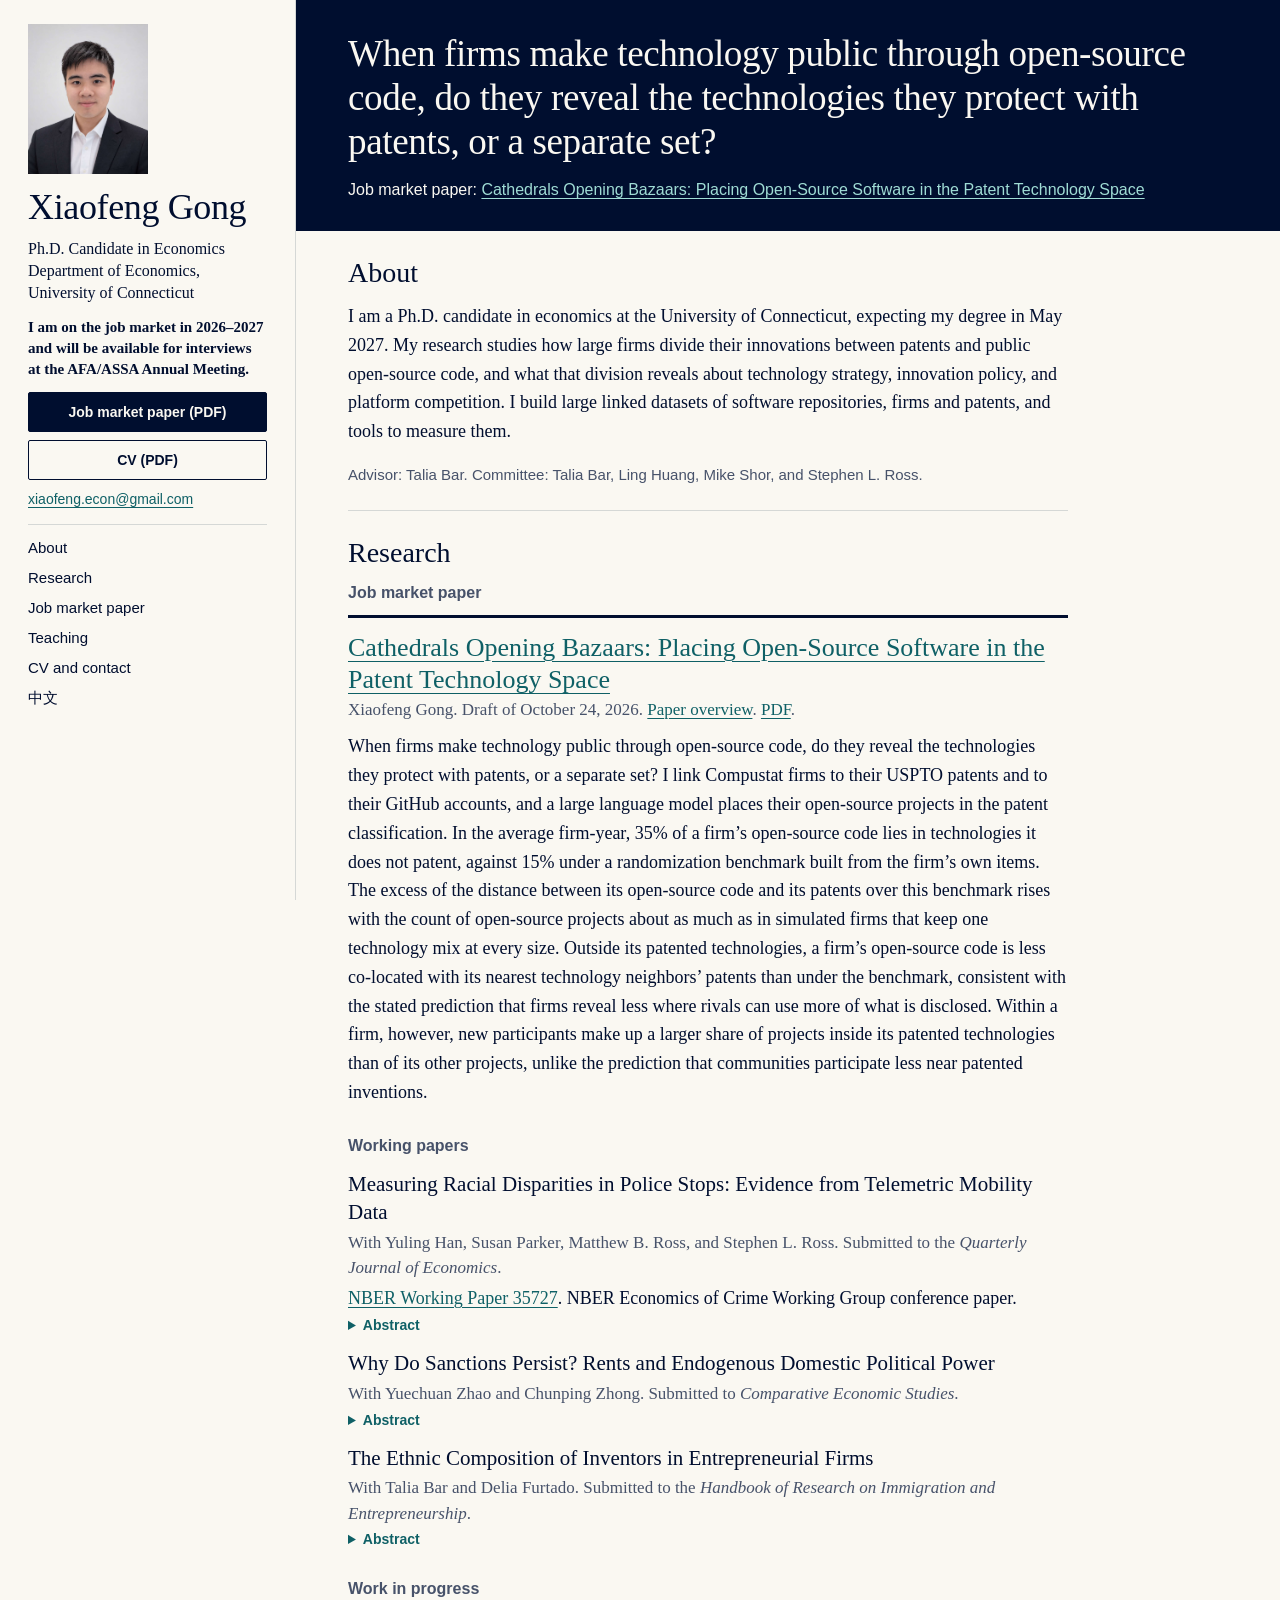
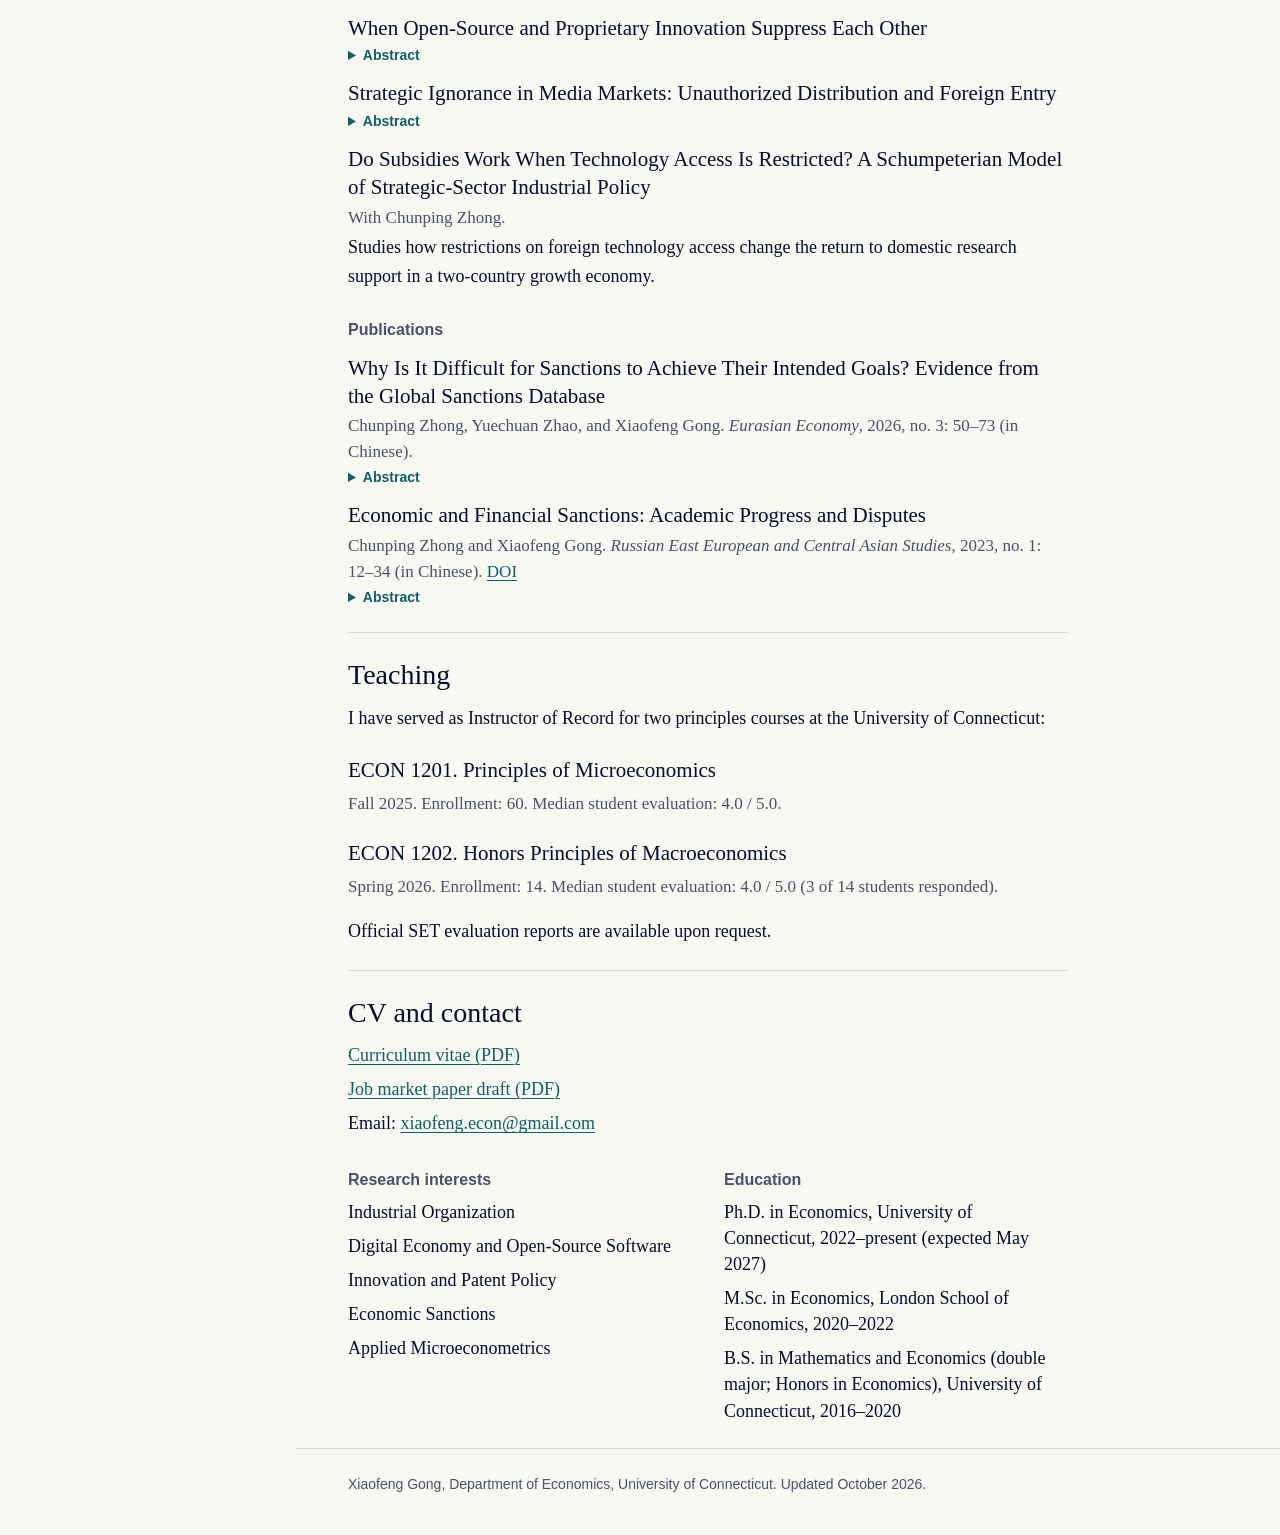
==== index.html @ f213fc42 "Link the police-stops paper to NBER Working Paper 35727 Its abstract is the NBER one, with a stray "" ====
<!doctype html>
<html lang="en">
<head>
  <meta charset="utf-8">
  <meta name="viewport" content="width=device-width, initial-scale=1">
  <title>Xiaofeng Gong | Economics, University of Connecticut</title>
  <meta name="description" content="Xiaofeng Gong is a Ph.D. candidate in economics at the University of Connecticut, on the 2026–2027 job market. Research on open-source software, patents, innovation and competition.">
  <meta name="author" content="Xiaofeng Gong">
  <meta name="google-site-verification" content="ObPQgbAI8x80cu8Ms2MIC3YGOj1wrX7dkr3YzZI-Wos">
  <link rel="canonical" href="https://xiaofengecon.github.io/">
  <link rel="alternate" hreflang="en" href="https://xiaofengecon.github.io/">
  <link rel="alternate" hreflang="zh-Hans" href="https://xiaofengecon.github.io/zh.html">
  <link rel="alternate" hreflang="x-default" href="https://xiaofengecon.github.io/">
  <meta property="og:type" content="profile">
  <meta property="og:site_name" content="Xiaofeng Gong">
  <meta property="og:title" content="Xiaofeng Gong | Economics, University of Connecticut">
  <meta property="og:description" content="Xiaofeng Gong is a Ph.D. candidate in economics at the University of Connecticut, on the 2026–2027 job market. Research on open-source software, patents, innovation and competition.">
  <meta property="og:url" content="https://xiaofengecon.github.io/">
  <meta property="og:image" content="https://xiaofengecon.github.io/assets/xiaofeng-gong.jpg">
  <meta property="og:locale" content="en_US">
  <meta property="og:locale:alternate" content="zh_CN">
  <meta name="twitter:card" content="summary">
  <script type="application/ld+json">
{
 "@context": "https://schema.org",
 "@type": "ProfilePage",
 "url": "https://xiaofengecon.github.io/",
 "inLanguage": "en",
 "dateModified": "2026-11-01T23:50:06Z",
 "mainEntity": {
  "@type": "Person",
  "@id": "https://xiaofengecon.github.io/#person",
  "name": "Xiaofeng Gong",
  "alternateName": "龚啸峰",
  "jobTitle": "Ph.D. Candidate in Economics",
  "url": "https://xiaofengecon.github.io/",
  "image": "https://xiaofengecon.github.io/assets/xiaofeng-gong.jpg",
  "email": "xiaofeng.econ@gmail.com",
  "affiliation": {
   "@type": "CollegeOrUniversity",
   "name": "University of Connecticut",
   "department": {
    "@type": "Organization",
    "name": "Department of Economics"
   }
  },
  "knowsAbout": [
   "Industrial Organization",
   "Digital Economy and Open-Source Software",
   "Innovation and Patent Policy",
   "Economic Sanctions",
   "Applied Microeconometrics"
  ]
 }
}
  </script>
  <link rel="icon" href="./assets/favicon.svg" type="image/svg+xml">
  <link rel="stylesheet" href="./assets/styles.css">
</head>
<body>
  <a class="skip" href="#main">Skip to content</a>

  <div class="layout">
  <header class="sidebar">
    <img class="portrait" src="./assets/xiaofeng-gong.jpg" width="1122" height="1402" alt="Portrait of Xiaofeng Gong">
    <h1>Xiaofeng Gong</h1>
    <p class="role">Ph.D. Candidate in Economics<br>Department of Economics, University of Connecticut</p>
    <p class="market">I am on the job market in 2026–2027 and will be available for interviews at the AFA/ASSA Annual Meeting.</p>
    <div class="actions">
      <a class="button primary" href="./files/Gong_Xiaofeng_JMP_Cathedrals_draft_2026-10-24.pdf">Job market paper (PDF)</a>
      <a class="button" href="./files/Gong_Xiaofeng_CV_EN_2026-10-30_v2.pdf">CV (PDF)</a>
      <a class="email" href="mailto:xiaofeng.econ@gmail.com">xiaofeng.econ@gmail.com</a>
    </div>
    <nav class="site-nav" aria-label="Main">
      <a href="#about">About</a>
      <a href="#research">Research</a>
      <a href="./cathedrals.html">Job market paper</a>
      <a href="#teaching">Teaching</a>
      <a href="#cv">CV and contact</a>
      <a href="./zh.html" lang="zh-Hans" hreflang="zh-Hans">中文</a>
    </nav>
  </header>

  <div class="content">
  <section class="question" aria-label="Job market paper question">
    <blockquote>When firms make technology public through open-source code, do they reveal the technologies they protect with patents, or a separate set?</blockquote>
    <p class="question-source">Job market paper: <a href="./cathedrals.html">Cathedrals Opening Bazaars: Placing Open-Source Software in the Patent Technology Space</a></p>
  </section>

  <main id="main">
    <section class="section" id="about" aria-labelledby="about-title">
      <h2 id="about-title">About</h2>
      <div class="section-body">
        <p>I am a Ph.D. candidate in economics at the University of Connecticut, expecting my degree in May 2027. My research studies how large firms divide their innovations between patents and public open-source code, and what that division reveals about technology strategy, innovation policy, and platform competition. I build large linked datasets of software repositories, firms and patents, and tools to measure them.</p>
        <p class="committee">Advisor: Talia Bar. Committee: Talia Bar, Ling Huang, Mike Shor, and Stephen L. Ross.</p>
      </div>
    </section>

    <section class="section" id="research" aria-labelledby="research-title">
      <h2 id="research-title">Research</h2>
      <div class="section-body">
        <div class="group" id="job-market-paper">
          <h3>Job market paper</h3>
          <article class="jmp">
            <p class="paper-title"><a href="./cathedrals.html">Cathedrals Opening Bazaars: Placing Open-Source Software in the Patent Technology Space</a></p>
            <p class="byline">Xiaofeng Gong. Draft of October 24, 2026. <a href="./cathedrals.html">Paper overview</a>. <a href="./files/Gong_Xiaofeng_JMP_Cathedrals_draft_2026-10-24.pdf">PDF</a>.</p>
            <p class="abstract">When firms make technology public through open-source code, do they reveal the technologies they protect with patents, or a separate set? I link Compustat firms to their USPTO patents and to their GitHub accounts, and a large language model places their open-source projects in the patent classification. In the average firm-year, 35% of a firm’s open-source code lies in technologies it does not patent, against 15% under a randomization benchmark built from the firm’s own items. The excess of the distance between its open-source code and its patents over this benchmark rises with the count of open-source projects about as much as in simulated firms that keep one technology mix at every size. Outside its patented technologies, a firm’s open-source code is less co-located with its nearest technology neighbors’ patents than under the benchmark, consistent with the stated prediction that firms reveal less where rivals can use more of what is disclosed. Within a firm, however, new participants make up a larger share of projects inside its patented technologies than of its other projects, unlike the prediction that communities participate less near patented inventions.</p>
          </article>
        </div>

        <div class="group">
          <h3>Working papers</h3>
          <article class="paper">
            <p class="paper-title">Measuring Racial Disparities in Police Stops: Evidence from Telemetric Mobility Data</p>
            <p class="byline">With Yuling Han, Susan Parker, Matthew B. Ross, and Stephen L. Ross. Submitted to the <cite>Quarterly Journal of Economics</cite>.</p>
            <p><a href="https://www.nber.org/papers/w35727">NBER Working Paper 35727</a>. NBER Economics of Crime Working Group conference paper.</p>
            <details class="abstract-fold">
              <summary>Abstract</summary>
              <p>We establish a reliable counterfactual for evaluating racial disparities in traffic stops using telemetric data to estimate the racial composition of motorists. We measure motorist racial composition using telemetric mobility data and a novel two-stage correction methodology anchored by an independent measure, racial composition of motorists involved in accidents. Applying this to Massachusetts State Police stops, we find non-White motorists are stopped at rates exceeding their roadway presence by 6.7 percentage points. We demonstrate that uncalibrated telemetric data significantly understates minority presence (15.2 vs. 28 percent), and the uncalibrated telemetric data yields disparities that are over twice the size of our preferred estimates. We use this validated measure to assess the accuracy of several commonly-used disparity tests. We find that the widely used “Community Standard” test dramatically overestimates disparities, even when restricting to local roads or non-commuting hours. In contrast, the less-often used “Crash Benchmark” accurately captures disparities even when aggregated to higher temporal levels covering up to 94 percent of stops. Finally, the “Veil of Darkness” test yields smaller estimates than our telemetric measure, consistent with its focus on disparate treatment rather than the broader legal standard of motorist composition.</p>
            </details>
          </article>
          <article class="paper">
            <p class="paper-title">Why Do Sanctions Persist? Rents and Endogenous Domestic Political Power</p>
            <p class="byline">With Yuechuan Zhao and Chunping Zhong. Submitted to <cite>Comparative Economic Studies</cite>.</p>
            <details class="abstract-fold">
              <summary>Abstract</summary>
              <p>Why do comparable economic sanctions yield divergent compliance trajectories? Our dynamic public-choice model shows how sanctions can entrench noncompliance: cross-border restrictions create concentrated rents for domestic groups controlling residual access, and domestic allocation rules determine how much of these rents an organized group captures and invests in political influence. Low capture sustains compliance. Intermediate capture creates history dependence, so a temporary shock can lock in noncompliance. High capture can eliminate the compliance steady state. Sanction-duration and trade data document declining resolution rates for long-lived sanctions and trade losses that outlast legal termination, and the calibrated model partly replicates both.</p>
            </details>
          </article>
          <article class="paper">
            <p class="paper-title">The Ethnic Composition of Inventors in Entrepreneurial Firms</p>
            <p class="byline">With Talia Bar and Delia Furtado. Submitted to the <cite>Handbook of Research on Immigration and Entrepreneurship</cite>.</p>
            <details class="abstract-fold">
              <summary>Abstract</summary>
              <p>Innovative entrepreneurs create new businesses based on inventions of new or improved products and processes, generating employment opportunities and stimulating economic growth. This chapter examines the ethnic composition of inventors named on patents awarded to young U.S. firms, with particular attention to Chinese and Indian inventors, two groups that are highly represented in U.S. patenting overall. Combining data on firm founding years with patent- and inventor-level information, we analyze patents filed between 2000 and 2018 and examine the representation of Chinese and Indian inventors among patents assigned to young firms. We find robust evidence that they are less represented on patents assigned to young firms, especially firms five years old or younger, relative to their participation in patents assigned to older firms. This is particularly pronounced among teams composed entirely of younger inventors. We discuss how U.S. immigration policy, particularly visa constraints facing immigrants at early career stages, may help explain these patterns.</p>
            </details>
          </article>
        </div>

        <div class="group">
          <h3>Work in progress</h3>
          <article class="paper">
            <p class="paper-title">When Open-Source and Proprietary Innovation Suppress Each Other</p>
            <details class="abstract-fold">
              <summary>Abstract</summary>
              <p>When does open-source software (OSS) close a proprietary lead, and when can it not? I study a dynamic quality-ladder model in which user-developers decide whether to supply an OSS improvement after a proprietary firm chooses whether to invest. Contributors are rewarded as users. Behind a proprietary lead, the firm’s profit-maximizing price limits what high-valuation users gain from improving OSS, so the lead weakly lowers OSS progress. In the other direction, an OSS match that arrives before pricing removes a new lead’s current return and can make the firm wait rather than invest. The two effects coexist only at intermediate market size, and a lead that stops OSS progress removes the second. Equilibrium paths take three forms: same-period matching, catch-up after a temporary lead, or a persistent proprietary lead that OSS can narrow but not close. When OSS closes a one-step lead, the firm never switches from waiting to investing. Cheaper contribution that leaves the firm’s costs unchanged, as from AI-assisted development, weakly raises OSS progress and, if it lowers the smallest contribution cost, can reopen catch-up; in numerical examples a small reduction lowers welfare by turning proprietary investment into waiting. The paper gives an exact test for when stronger OSS incentives reduce discounted paid investment and an exact local condition for when OSS contribution at equal quality raises welfare.</p>
            </details>
          </article>
          <article class="paper">
            <p class="paper-title">Strategic Ignorance in Media Markets: Unauthorized Distribution and Foreign Entry</p>
            <details class="abstract-fold">
              <summary>Abstract</summary>
              <p>This paper studies foreign entry in media markets when culturally distant content must first create an experienced audience before formal monetization is profitable. Media goods combine high fixed costs for localization, distribution, rights administration, marketing, and enforcement with low marginal costs of digital circulation and heterogeneous consumer preferences. I model a foreign media entrant, a domestic incumbent, and an unauthorized distribution fringe in a two-period game with heterogeneous adoption costs and endogenous enforcement. Unauthorized circulation both constrains later official prices by creating a piracy ceiling and can serve as a pre-entry adoption and informal-localization technology. I interpret this mechanism as a dynamic preference externality: early unauthorized circulation expands the entrant’s effective future audience by reducing cultural discount and adoption friction. I characterize a Strategic Ignorance equilibrium in which the entrant delays official entry and enforcement, allowing unauthorized distribution to build an adopted base before formal monetization. The sliding window survives as a stationary one-period-delay rule in an infinite-horizon version of the game with fixed per-period profits, and the mechanism can self-terminate at the genre level as adoption costs fall. Relative to a universal public-enforcement benchmark, private enforcement discretion can expand the range of fixed costs for which foreign media entry is viable. The results show how enforcement policy affects entry, product availability, audience formation, and surplus distribution.</p>
            </details>
          </article>
          <article class="paper">
            <p class="paper-title">Do Subsidies Work When Technology Access Is Restricted? A Schumpeterian Model of Strategic-Sector Industrial Policy</p>
            <p class="byline">With Chunping Zhong.</p>
            <p>Studies how restrictions on foreign technology access change the return to domestic research support in a two-country growth economy.</p>
          </article>
        </div>

        <div class="group">
          <h3>Publications</h3>
          <article class="paper">
            <p class="paper-title">Why Is It Difficult for Sanctions to Achieve Their Intended Goals? Evidence from the Global Sanctions Database</p>
            <p class="byline">Chunping Zhong, Yuechuan Zhao, and Xiaofeng Gong. <cite>Eurasian Economy</cite>, 2026, no. 3: 50–73 (in Chinese).</p>
            <details class="abstract-fold">
              <summary>Abstract</summary>
              <p>Using a global sanctions database, this paper analyzes whether sanctions can achieve their intended objectives. It further constructs a game model to analyze the underlying mechanisms and validates them with cross-country time-series data. The main conclusions are: First, the probability of sanctions achieving their goals is very low. Second, most sanctions instruments struggle to facilitate goal attainment. Third, heterogeneity analysis identifies factors influencing whether sanctions achieve preset goals. Fourth, mechanism analysis shows that sanctions impact both target and initiating countries, but the long-term effects on both sides are relatively limited.</p>
            </details>
          </article>
          <article class="paper">
            <p class="paper-title">Economic and Financial Sanctions: Academic Progress and Disputes</p>
            <p class="byline">Chunping Zhong and Xiaofeng Gong. <cite>Russian East European and Central Asian Studies</cite>, 2023, no. 1: 12–34 (in Chinese). <a href="https://doi.org/10.20018/j.cnki.reecas.2023.01.002">DOI</a></p>
            <details class="abstract-fold">
              <summary>Abstract</summary>
              <p>This article summarizes and combs the relevant theories and practical effects of economic and financial sanctions between countries, especially analyzes the economic mathematical modeling and prediction that are easy to be ignored in economic sanctions, and points out the shortcomings of previous research mainly based on game theory, especially the problems that exist when facing the “black-box of sanctions”. The article summarizes the main methods of sanctions research, especially statistical and econometric research methods, mathematical models, data simulation based on dynamic stochastic general equilibrium model (DSGE) and prediction based on computable general equilibrium model (CGE). The article also summarizes the latest public choice model, explains the effective mechanism of sanctions, and discusses the future research direction and possible breakthrough points, including the use of models to predict the gains and losses brought to the country by a series of economic and financial sanctions such as trade wars, or more objectively calculate them by means of figure networking and programming.</p>
            </details>
          </article>
        </div>
      </div>
    </section>

    <section class="section" id="teaching" aria-labelledby="teaching-title">
      <h2 id="teaching-title">Teaching</h2>
      <div class="section-body">
        <p>I have served as Instructor of Record for two principles courses at the University of Connecticut:</p>
        <article class="paper">
          <p class="paper-title">ECON 1201. Principles of Microeconomics</p>
          <p class="byline">Fall 2025. Enrollment: 60. Median student evaluation: 4.0 / 5.0.</p>
        </article>
        <article class="paper">
          <p class="paper-title">ECON 1202. Honors Principles of Macroeconomics</p>
          <p class="byline">Spring 2026. Enrollment: 14. Median student evaluation: 4.0 / 5.0 (3 of 14 students responded).</p>
        </article>
        <p>Official SET evaluation reports are available upon request.</p>
      </div>
    </section>

    <section class="section" id="cv" aria-labelledby="cv-title">
      <h2 id="cv-title">CV and contact</h2>
      <div class="section-body">
        <ul class="plain">
          <li><a href="./files/Gong_Xiaofeng_CV_EN_2026-10-30_v2.pdf">Curriculum vitae (PDF)</a></li>
          <li><a href="./files/Gong_Xiaofeng_JMP_Cathedrals_draft_2026-10-24.pdf">Job market paper draft (PDF)</a></li>
          <li>Email: <a href="mailto:xiaofeng.econ@gmail.com">xiaofeng.econ@gmail.com</a></li>
        </ul>
        <div class="lists">
          <div>
            <h3>Research interests</h3>
            <ul class="plain">
              <li>Industrial Organization</li>
              <li>Digital Economy and Open-Source Software</li>
              <li>Innovation and Patent Policy</li>
              <li>Economic Sanctions</li>
              <li>Applied Microeconometrics</li>
            </ul>
          </div>
          <div>
            <h3>Education</h3>
            <ul class="plain">
              <li>Ph.D. in Economics, University of Connecticut, 2022–present (expected May 2027)</li>
              <li>M.Sc. in Economics, London School of Economics, 2020–2022</li>
              <li>B.S. in Mathematics and Economics (double major; Honors in Economics), University of Connecticut, 2016–2020</li>
            </ul>
          </div>
        </div>
      </div>
    </section>
  </main>

  <footer class="site-footer">Xiaofeng Gong, Department of Economics, University of Connecticut. Updated October 2026.</footer>
  </div>
  </div>
</body>
</html>
---- assets/styles.css ----
/* System fonts only: no font, script or image requests leave this site. */
:root {
  --paper: #faf8f2;
  --ink: #000e2f;
  --muted: #47526a;
  --teal: #0f6066;
  --teal-on-navy: #9fdcd5;
  --rule: #d5d8d6;
  --serif: "Palatino Linotype", Palatino, "Book Antiqua", "URW Palladio L", "P052", Georgia, "Songti SC", "Noto Serif CJK SC", "Source Han Serif SC", SimSun, serif;
  --sans: "Segoe UI", -apple-system, BlinkMacSystemFont, Roboto, "Helvetica Neue", "PingFang SC", "Microsoft YaHei", "Noto Sans CJK SC", Arial, sans-serif;
  color-scheme: light;
}

* { box-sizing: border-box; }
html { -webkit-text-size-adjust: 100%; scroll-padding-top: 16px; }
body { margin: 0; background: var(--paper); color: var(--ink); font-family: var(--serif); font-size: 18px; line-height: 1.6; }
h1, h2, h3, p, ul { margin: 0; }
a { color: var(--teal); text-underline-offset: .18em; text-decoration-thickness: 1px; }
a:hover { text-decoration-thickness: 2px; }
a:focus-visible { outline: 3px solid var(--teal); outline-offset: 3px; border-radius: 1px; }

.skip { position: absolute; left: 16px; top: -60px; z-index: 2; padding: 8px 14px; background: var(--ink); color: var(--paper); font-family: var(--sans); font-size: 15px; }
.skip:focus { top: 12px; color: var(--paper); }

.layout { display: grid; grid-template-columns: 296px minmax(0, 1fr); }
.content { min-width: 0; }

/* Sidebar: stays in view on larger screens, and scrolls itself on short ones */
.sidebar { position: sticky; top: 0; align-self: start; display: flex; flex-direction: column; height: 100vh; overflow-y: auto; padding: 24px 28px 20px; border-right: 1px solid var(--rule); }
.portrait { display: block; width: 120px; height: auto; }
.sidebar h1, .site-name { margin-top: 14px; font-size: 36px; font-weight: 400; line-height: 1.1; letter-spacing: -.01em; }
.site-name a { color: inherit; text-decoration: none; }
.site-name a:hover { text-decoration: underline; }
.name-zh { display: block; margin-top: 6px; color: var(--muted); font-size: 18px; letter-spacing: 0; line-height: 1.3; }
.role { margin-top: 10px; font-size: 16px; line-height: 1.4; }
.market { margin-top: 12px; font-size: 15px; font-weight: 700; line-height: 1.4; }
.actions { display: grid; gap: 8px; margin-top: 12px; font-family: var(--sans); font-size: 14px; }
.button { display: inline-flex; align-items: center; justify-content: center; min-height: 40px; padding: 7px 12px; border: 1px solid var(--ink); border-radius: 2px; color: var(--ink); font-weight: 600; text-decoration: none; }
.button:hover { background: #fff; }
.button.primary { background: var(--ink); color: var(--paper); }
.button.primary:hover { background: #17305f; border-color: #17305f; }
.email { overflow-wrap: anywhere; }
.site-nav { display: grid; margin-top: 14px; padding-top: 8px; border-top: 1px solid var(--rule); font-family: var(--sans); font-size: 15px; }
.site-nav a { display: flex; align-items: center; min-height: 30px; color: var(--ink); text-decoration: none; }
.site-nav a:hover { color: var(--teal); text-decoration: underline; }
.site-nav a[aria-current] { font-weight: 600; }

/* The question: the one loud element on the page */
.question { background: var(--ink); color: var(--paper); padding: 32px 52px 28px; }
.question blockquote { margin: 0; max-width: 24em; font-size: clamp(26px, 2.9vw, 38px); line-height: 1.18; letter-spacing: -.01em; }
.question p { margin-top: 14px; max-width: 60em; font-family: var(--sans); font-size: 16px; line-height: 1.6; }
.question a { color: var(--teal-on-navy); }
.question a:focus-visible { outline-color: var(--teal-on-navy); }
.paper-heading { max-width: 22em; font-size: clamp(28px, 3.2vw, 42px); font-weight: 400; line-height: 1.18; letter-spacing: -.01em; }
.question .button { color: var(--ink); background: var(--paper); border-color: var(--paper); }
.question .button:hover { background: #fff; }
.question .button:focus-visible { outline-color: var(--teal-on-navy); }
.paper-actions { display: flex; flex-wrap: wrap; gap: 8px 18px; align-items: center; margin-top: 18px; font-family: var(--sans); font-size: 15px; }

/* Sections */
main { padding-inline: 52px; }
.section { max-width: 720px; padding-block: 24px; border-top: 1px solid var(--rule); }
.section:first-child { border-top: 0; }
.section > h2 { margin-bottom: 12px; font-size: 28px; font-weight: 400; line-height: 1.25; }
.committee { color: var(--muted); font-family: var(--sans); font-size: 15px; line-height: 1.5; }
.section-body > .lists { margin-top: 32px; }
.section-body > * + * { margin-top: 18px; }
.group + .group { margin-top: 44px; }
h3 { color: var(--muted); font-family: var(--sans); font-size: 16px; font-weight: 600; line-height: 1.4; }
.lists { display: grid; grid-template-columns: repeat(2, minmax(0, 1fr)); gap: 32px; }
.plain { padding: 0; list-style: none; }
.plain li { margin-top: 8px; line-height: 1.45; }

/* Papers */
.paper { margin-top: 24px; }
.paper-title { font-size: 21px; line-height: 1.32; }
.paper p { margin-top: 6px; }
.byline { color: var(--muted); font-size: 17px; line-height: 1.5; }
.jmp { padding: 14px 0 0; border-top: 3px solid var(--ink); margin-top: 10px; }
.jmp .paper-title { font-size: 26px; line-height: 1.25; }
.jmp .abstract { margin-top: 14px; }
#research .group + .group { margin-top: 28px; }
#research .paper { margin-top: 14px; }
#research .paper p { margin-top: 3px; }
#research .jmp .abstract { margin-top: 10px; }
.abstract-fold { margin-top: 3px; }
.abstract-fold summary { width: fit-content; color: var(--teal); cursor: pointer; font-family: var(--sans); font-size: 14px; font-weight: 600; line-height: 1.5; }
.abstract-fold summary:hover { text-decoration: underline; text-underline-offset: .18em; }
.abstract-fold summary:focus-visible { outline: 3px solid var(--teal); outline-offset: 3px; border-radius: 1px; }
#research .abstract-fold p { margin: 6px 0 4px; padding-left: 14px; border-left: 2px solid var(--rule); font-size: 16px; line-height: 1.5; }
@media (pointer: coarse) { .abstract-fold summary { padding-block: 10px; } }

/* Paper page */
.findings { padding: 0; list-style: none; }
.findings li + li { margin-top: 18px; }
.findings strong { display: block; font-weight: 700; }
.limits { padding-left: 1.2em; }
.limits li + li { margin-top: 10px; }
.citation { padding-left: 16px; border-left: 3px solid var(--rule); }

/* Paper page figure: bars are drawn on a track that stands for all of a firm's open-source code */
.share-figure { margin: 24px 0 0; }
.share-figure figcaption { font-family: var(--sans); font-size: 14px; line-height: 1.5; color: var(--muted); }
.share-figure .figure-title { margin-bottom: 14px; font-family: var(--sans); font-size: 16px; font-weight: 600; line-height: 1.5; }
.bars { margin: 0 0 14px; padding: 0; list-style: none; font-family: var(--sans); font-size: 15px; }
.bars li + li { margin-top: 14px; }
.bar-label { display: flex; justify-content: space-between; gap: 16px; margin-bottom: 4px; }
.bar-value { font-size: 22px; font-weight: 600; line-height: 1.2; }
.bar-track { height: 18px; background: #e7e8e4; border-radius: 0 4px 4px 0; }
.bar-fill { display: block; height: 100%; border-radius: 0 4px 4px 0; print-color-adjust: exact; -webkit-print-color-adjust: exact; }
.bar-fill.observed { background: var(--ink); }
.bar-fill.benchmark { background: #66758c; }

/* Footer */
.site-footer { padding: 24px 52px 40px; border-top: 1px solid var(--rule); color: var(--muted); font-family: var(--sans); font-size: 14px; }

/* Chinese pages: Windows has no good serif for Chinese (it falls back to thin SimSun), so Chinese display text is sans.
   Palatino stays for English titles and the English abstract. */
html[lang="zh-Hans"] body { font-family: var(--sans); font-size: 17px; line-height: 1.75; }
html[lang="zh-Hans"] .sidebar h1, html[lang="zh-Hans"] .site-name { font-weight: 600; letter-spacing: .04em; }
html[lang="zh-Hans"] .name-zh { font-family: var(--serif); font-weight: 400; letter-spacing: 0; }
html[lang="zh-Hans"] .question blockquote { max-width: 26em; font-size: clamp(24px, 2.5vw, 32px); line-height: 1.45; letter-spacing: 0; }
html[lang="zh-Hans"] .section > h2 { font-size: 23px; font-weight: 600; }
html[lang="zh-Hans"] .paper-title { font-size: 18px; font-weight: 600; line-height: 1.5; }
html[lang="zh-Hans"] .paper-title[lang="en"], html[lang="zh-Hans"] .paper-heading { font-family: var(--serif); font-weight: 400; }
html[lang="zh-Hans"] .paper-title[lang="en"] { font-size: 20px; line-height: 1.32; }
html[lang="zh-Hans"] .jmp .paper-title[lang="en"] { font-size: 26px; line-height: 1.25; }
html[lang="zh-Hans"] .byline { font-size: 15px; line-height: 1.65; }
html[lang="zh-Hans"] .abstract[lang="en"] { font-family: var(--serif); font-size: 18px; line-height: 1.6; }

/* Below this width the sidebar becomes the top of the page */
@media (max-width: 860px) {
  .layout { grid-template-columns: minmax(0, 1fr); }
  .sidebar { position: static; height: auto; overflow: visible; padding: 8px 24px 36px; border-right: 0; }
  .site-nav { order: -1; display: flex; flex-wrap: wrap; gap: 0 16px; margin: 0 0 14px; padding-top: 0; border-top: 0; font-size: 14px; }
  .site-nav a { min-height: 44px; }
  .sidebar h1, .site-name { font-size: 44px; }
  .role { font-size: 18px; }
  .market { font-size: 17px; }
  .button { min-height: 46px; }
  .question { padding: 40px 24px 36px; }
  main { padding-inline: 24px; }
  .section { padding-block: 32px; }
  .site-footer { padding-inline: 24px; }
}
@media (max-width: 560px) {
  body { font-size: 17px; }
  .sidebar { padding-inline: 16px; }
  .portrait { width: 112px; }
  .question { padding-inline: 16px; }
  main { padding-inline: 16px; }
  .lists { grid-template-columns: minmax(0, 1fr); gap: 28px; }
  .jmp .paper-title { font-size: 25px; }
  .site-footer { padding-inline: 16px; }
}
@media print {
  body { background: #fff; font-size: 11pt; }
  .layout { display: block; }
  .sidebar { position: static; height: auto; overflow: visible; padding: 0 0 12pt; border: 0; }
  .site-nav, .actions, .skip, .paper-actions .button { display: none; }
  .question { background: none; color: #000; padding: 12pt 0; }
  .question a { color: #000; }
  main, .site-footer { padding-inline: 0; }
  .section { max-width: none; padding-block: 16pt; break-inside: avoid-page; }
  .abstract-fold::details-content { display: block; content-visibility: visible; }
}
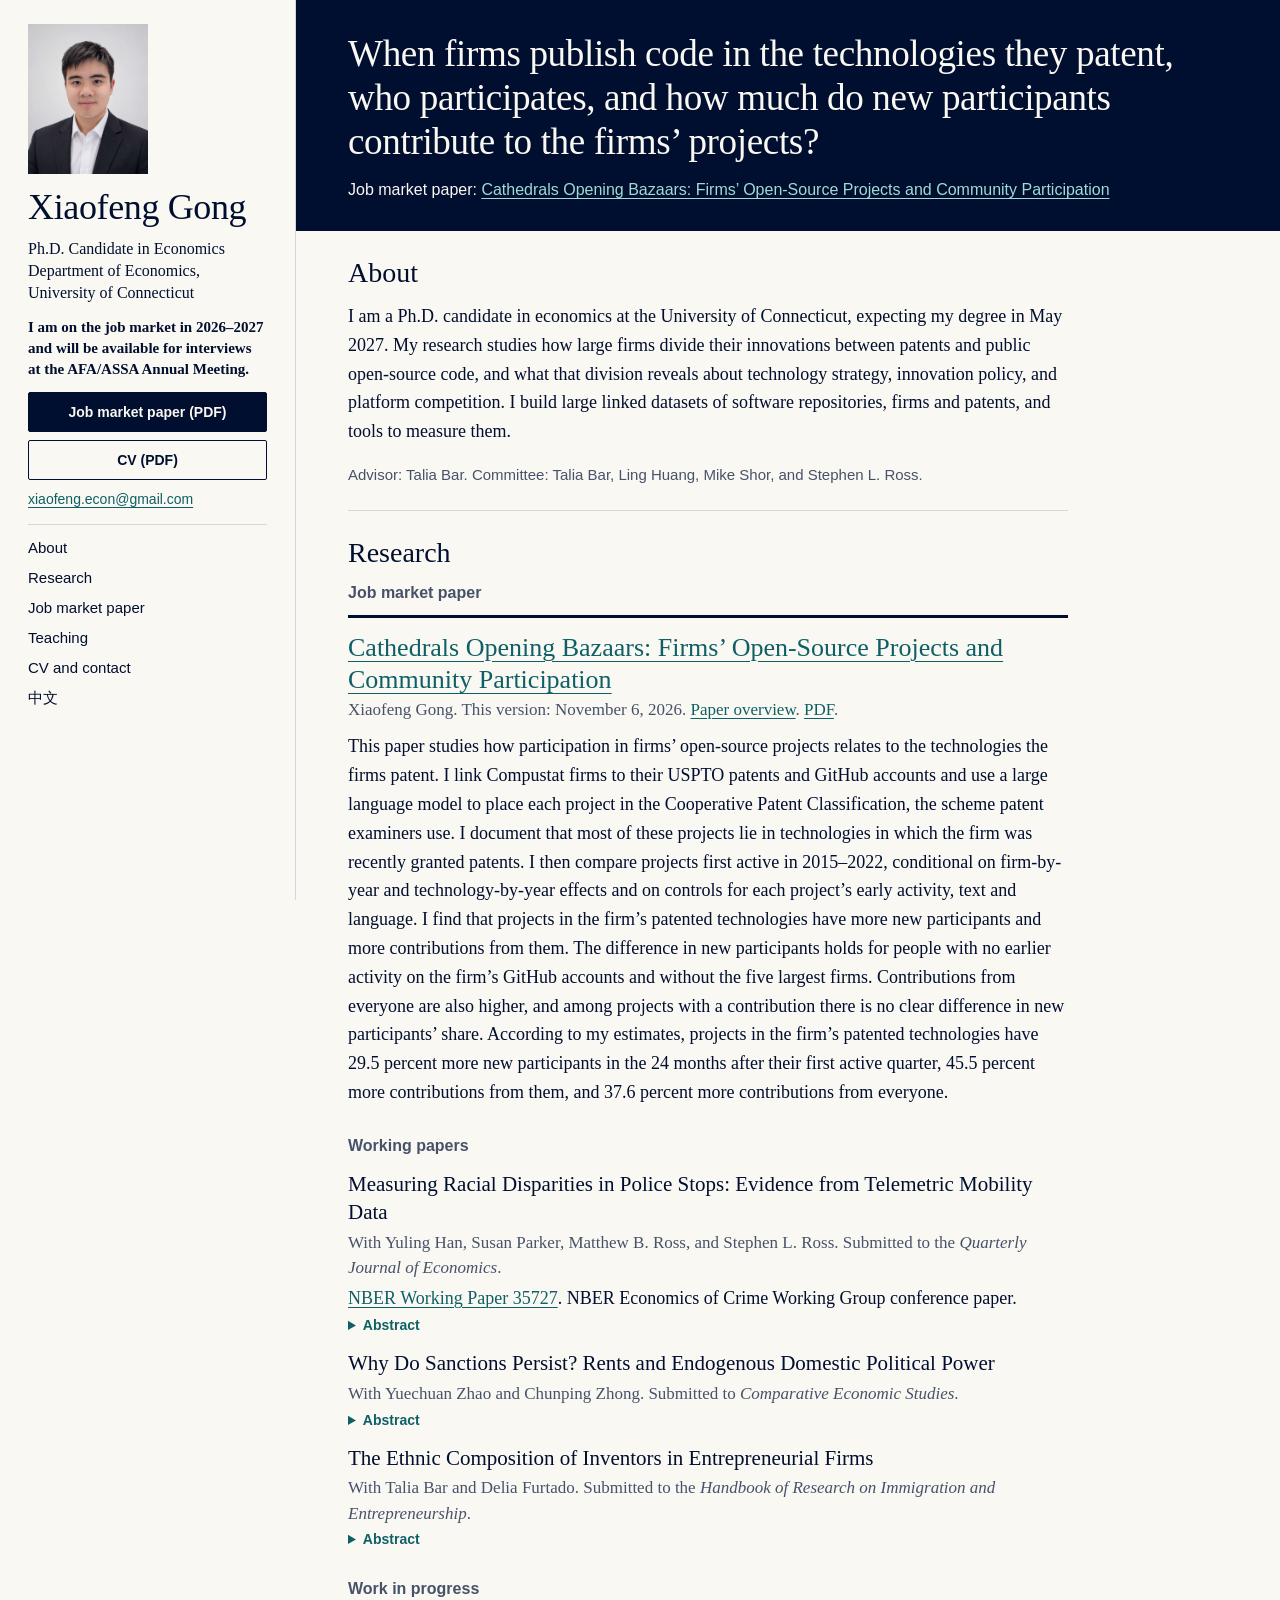
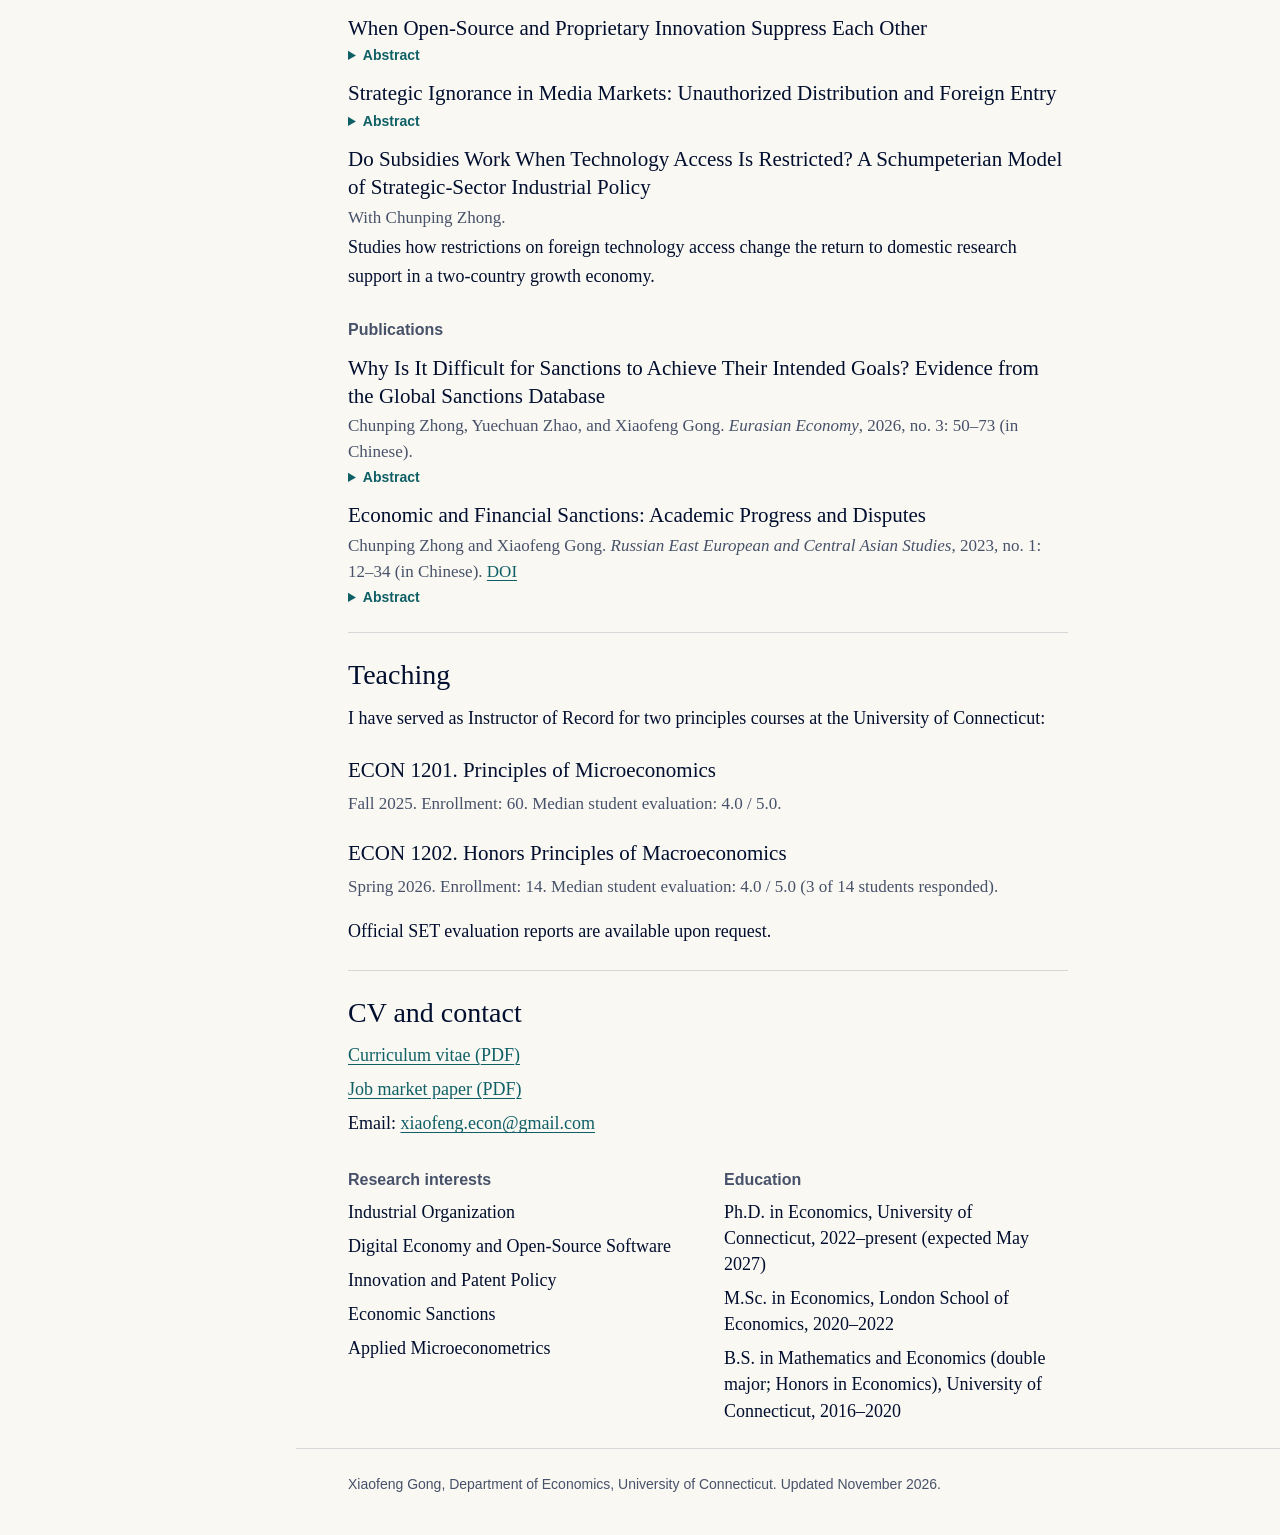
==== commit 77b1eabb: "Move the site to the November 6 version of the job market paper The paper is now "Cathedrals Opening" ====
--- a/index.html
+++ b/index.html
@@ -26,7 +26,7 @@
  "@type": "ProfilePage",
  "url": "https://xiaofengecon.github.io/",
  "inLanguage": "en",
- "dateModified": "2026-11-01T23:50:06Z",
+ "dateModified": "2026-11-06T16:38:18Z",
  "mainEntity": {
   "@type": "Person",
   "@id": "https://xiaofengecon.github.io/#person",
@@ -67,8 +67,8 @@
     <p class="role">Ph.D. Candidate in Economics<br>Department of Economics, University of Connecticut</p>
     <p class="market">I am on the job market in 2026–2027 and will be available for interviews at the AFA/ASSA Annual Meeting.</p>
     <div class="actions">
-      <a class="button primary" href="./files/Gong_Xiaofeng_JMP_Cathedrals_draft_2026-10-24.pdf">Job market paper (PDF)</a>
-      <a class="button" href="./files/Gong_Xiaofeng_CV_EN_2026-10-30_v2.pdf">CV (PDF)</a>
+      <a class="button primary" href="./Gong_Cathedrals_Opening_Bazaars_with_appendix_2026-11-06.pdf">Job market paper (PDF)</a>
+      <a class="button" href="./files/Gong_Xiaofeng_CV_EN_2026-11-06.pdf">CV (PDF)</a>
       <a class="email" href="mailto:xiaofeng.econ@gmail.com">xiaofeng.econ@gmail.com</a>
     </div>
     <nav class="site-nav" aria-label="Main">
@@ -83,8 +83,8 @@
 
   <div class="content">
   <section class="question" aria-label="Job market paper question">
-    <blockquote>When firms make technology public through open-source code, do they reveal the technologies they protect with patents, or a separate set?</blockquote>
-    <p class="question-source">Job market paper: <a href="./cathedrals.html">Cathedrals Opening Bazaars: Placing Open-Source Software in the Patent Technology Space</a></p>
+    <blockquote>When firms publish code in the technologies they patent, who participates, and how much do new participants contribute to the firms’ projects?</blockquote>
+    <p class="question-source">Job market paper: <a href="./cathedrals.html">Cathedrals Opening Bazaars: Firms’ Open-Source Projects and Community Participation</a></p>
   </section>
 
   <main id="main">
@@ -102,9 +102,9 @@
         <div class="group" id="job-market-paper">
           <h3>Job market paper</h3>
           <article class="jmp">
-            <p class="paper-title"><a href="./cathedrals.html">Cathedrals Opening Bazaars: Placing Open-Source Software in the Patent Technology Space</a></p>
-            <p class="byline">Xiaofeng Gong. Draft of October 24, 2026. <a href="./cathedrals.html">Paper overview</a>. <a href="./files/Gong_Xiaofeng_JMP_Cathedrals_draft_2026-10-24.pdf">PDF</a>.</p>
-            <p class="abstract">When firms make technology public through open-source code, do they reveal the technologies they protect with patents, or a separate set? I link Compustat firms to their USPTO patents and to their GitHub accounts, and a large language model places their open-source projects in the patent classification. In the average firm-year, 35% of a firm’s open-source code lies in technologies it does not patent, against 15% under a randomization benchmark built from the firm’s own items. The excess of the distance between its open-source code and its patents over this benchmark rises with the count of open-source projects about as much as in simulated firms that keep one technology mix at every size. Outside its patented technologies, a firm’s open-source code is less co-located with its nearest technology neighbors’ patents than under the benchmark, consistent with the stated prediction that firms reveal less where rivals can use more of what is disclosed. Within a firm, however, new participants make up a larger share of projects inside its patented technologies than of its other projects, unlike the prediction that communities participate less near patented inventions.</p>
+            <p class="paper-title"><a href="./cathedrals.html">Cathedrals Opening Bazaars: Firms’ Open-Source Projects and Community Participation</a></p>
+            <p class="byline">Xiaofeng Gong. This version: November 6, 2026. <a href="./cathedrals.html">Paper overview</a>. <a href="./Gong_Cathedrals_Opening_Bazaars_with_appendix_2026-11-06.pdf">PDF</a>.</p>
+            <p class="abstract">This paper studies how participation in firms’ open-source projects relates to the technologies the firms patent. I link Compustat firms to their USPTO patents and GitHub accounts and use a large language model to place each project in the Cooperative Patent Classification, the scheme patent examiners use. I document that most of these projects lie in technologies in which the firm was recently granted patents. I then compare projects first active in 2015–2022, conditional on firm-by-year and technology-by-year effects and on controls for each project’s early activity, text and language. I find that projects in the firm’s patented technologies have more new participants and more contributions from them. The difference in new participants holds for people with no earlier activity on the firm’s GitHub accounts and without the five largest firms. Contributions from everyone are also higher, and among projects with a contribution there is no clear difference in new participants’ share. According to my estimates, projects in the firm’s patented technologies have 29.5 percent more new participants in the 24 months after their first active quarter, 45.5 percent more contributions from them, and 37.6 percent more contributions from everyone.</p>
           </article>
         </div>
 
@@ -202,8 +202,8 @@
       <h2 id="cv-title">CV and contact</h2>
       <div class="section-body">
         <ul class="plain">
-          <li><a href="./files/Gong_Xiaofeng_CV_EN_2026-10-30_v2.pdf">Curriculum vitae (PDF)</a></li>
-          <li><a href="./files/Gong_Xiaofeng_JMP_Cathedrals_draft_2026-10-24.pdf">Job market paper draft (PDF)</a></li>
+          <li><a href="./files/Gong_Xiaofeng_CV_EN_2026-11-06.pdf">Curriculum vitae (PDF)</a></li>
+          <li><a href="./Gong_Cathedrals_Opening_Bazaars_with_appendix_2026-11-06.pdf">Job market paper (PDF)</a></li>
           <li>Email: <a href="mailto:xiaofeng.econ@gmail.com">xiaofeng.econ@gmail.com</a></li>
         </ul>
         <div class="lists">
@@ -230,7 +230,7 @@
     </section>
   </main>
 
-  <footer class="site-footer">Xiaofeng Gong, Department of Economics, University of Connecticut. Updated October 2026.</footer>
+  <footer class="site-footer">Xiaofeng Gong, Department of Economics, University of Connecticut. Updated November 2026.</footer>
   </div>
   </div>
 </body>
--- a/assets/styles.css
+++ b/assets/styles.css
@@ -56,6 +56,7 @@
 .question .button:hover { background: #fff; }
 .question .button:focus-visible { outline-color: var(--teal-on-navy); }
 .paper-actions { display: flex; flex-wrap: wrap; gap: 8px 18px; align-items: center; margin-top: 18px; font-family: var(--sans); font-size: 15px; }
+.paper-actions > a:not(.button) { display: inline-flex; align-items: center; min-height: 40px; }
 
 /* Sections */
 main { padding-inline: 52px; }
@@ -111,6 +112,17 @@
 .bar-fill.observed { background: var(--ink); }
 .bar-fill.benchmark { background: #66758c; }
 
+/* Paper page results: one row per outcome */
+.result-figure { margin: 24px 0 0; }
+.result-figure .figure-title { margin-bottom: 10px; font-family: var(--sans); font-size: 16px; font-weight: 600; line-height: 1.5; }
+.result-figure figcaption { margin-top: 12px; color: var(--muted); font-family: var(--sans); font-size: 14px; line-height: 1.5; }
+.results { width: 100%; border-collapse: collapse; font-family: var(--sans); font-size: 15px; line-height: 1.45; }
+.results th, .results td { padding: 9px 0; border-bottom: 1px solid var(--rule); text-align: left; vertical-align: top; }
+.results thead th { padding-top: 0; color: var(--muted); font-size: 13px; font-weight: 600; border-bottom: 2px solid var(--ink); }
+.results tbody th { width: 52%; padding-right: 18px; font-weight: 400; }
+.results td { font-weight: 600; }
+.results .interval { display: block; color: var(--muted); font-weight: 400; }
+
 /* Footer */
 .site-footer { padding: 24px 52px 40px; border-top: 1px solid var(--rule); color: var(--muted); font-family: var(--sans); font-size: 14px; }
 
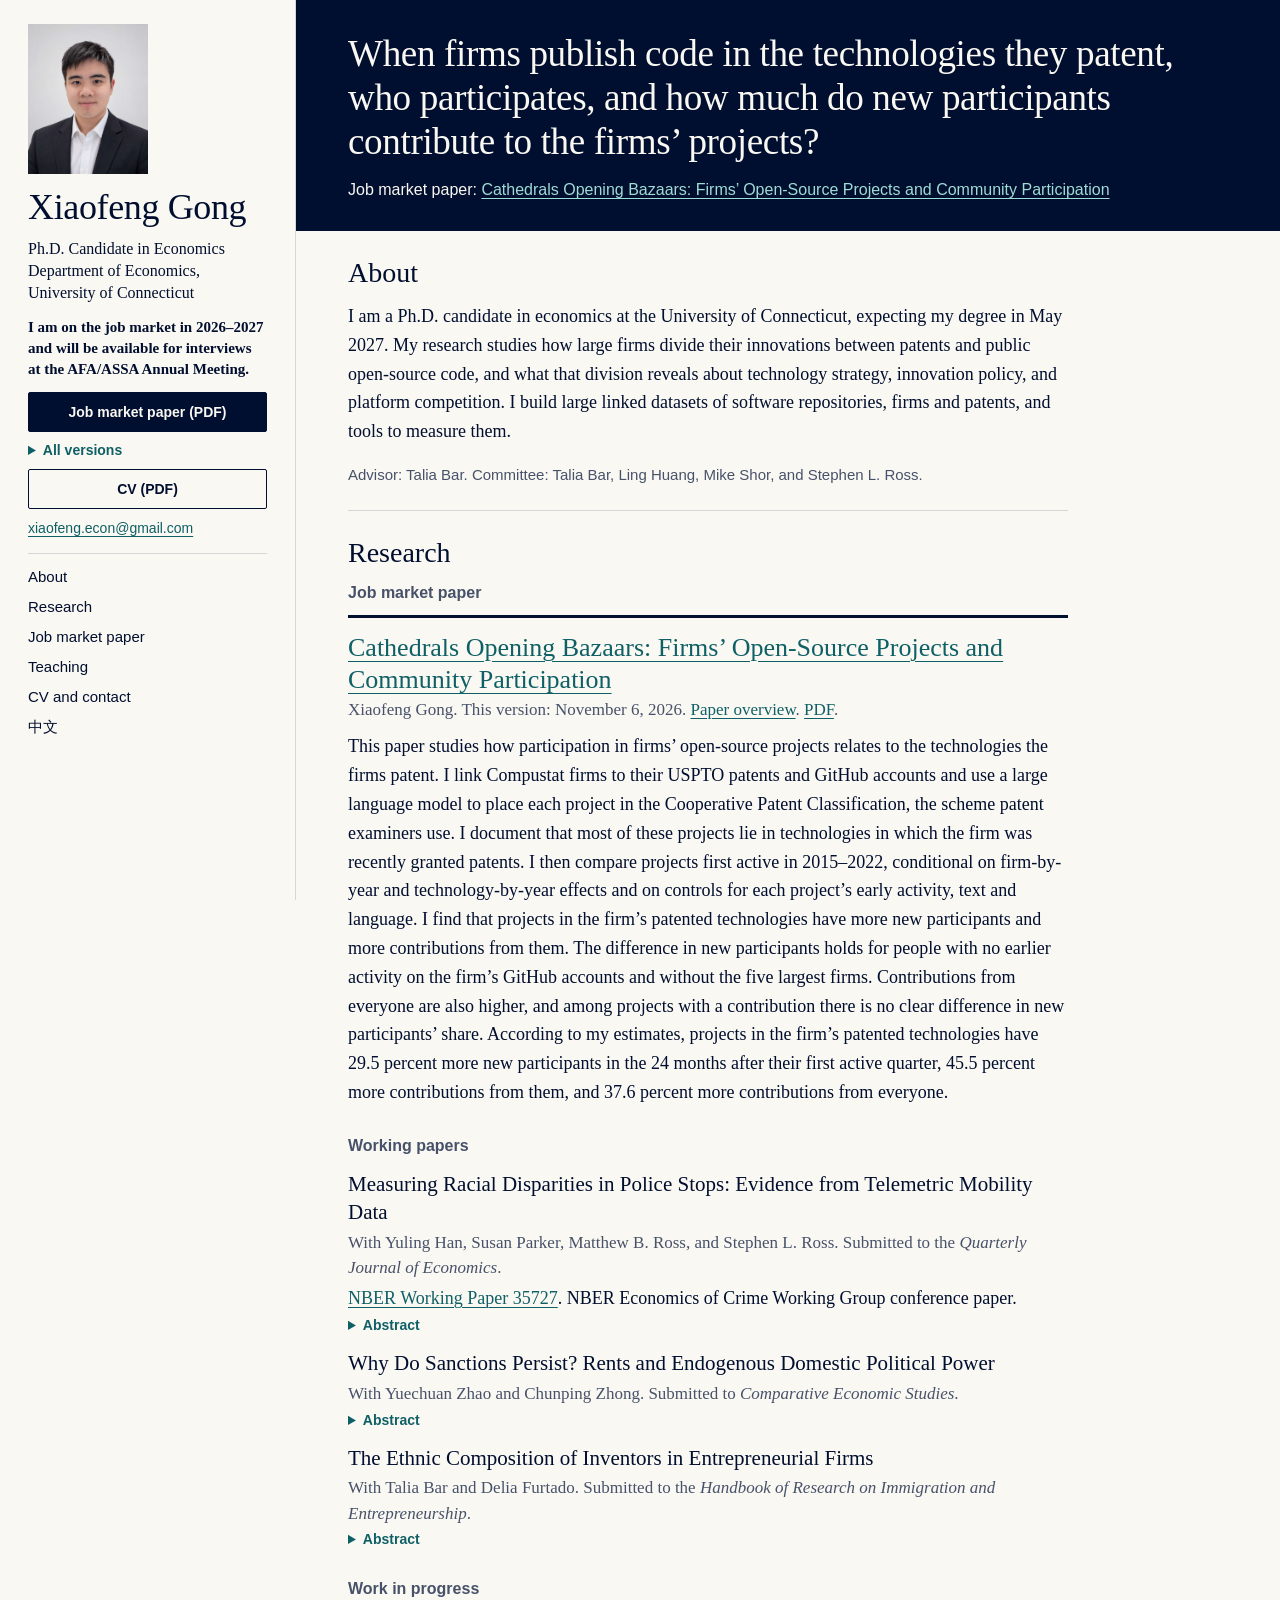
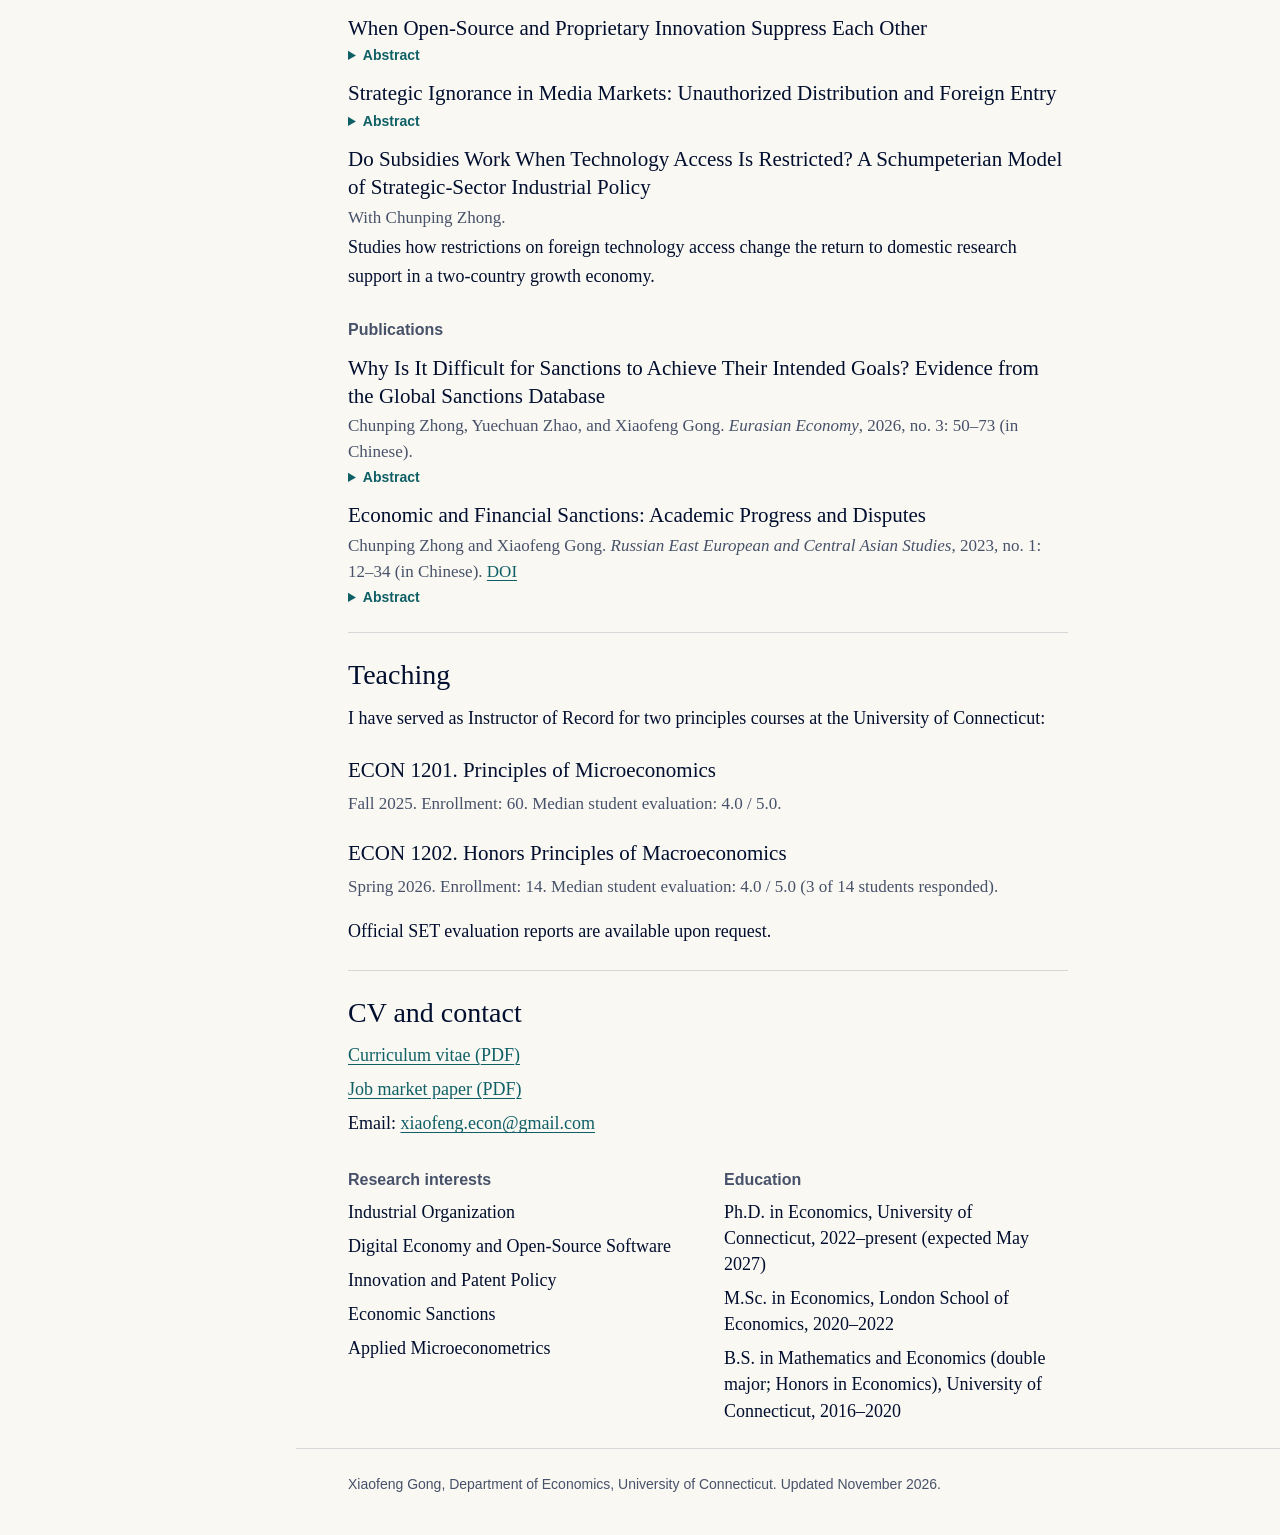
==== commit 8edf01df: "Default the job market paper links to the main text The sidebar and paper-page buttons now open the " ====
--- a/index.html
+++ b/index.html
@@ -67,7 +67,15 @@
     <p class="role">Ph.D. Candidate in Economics<br>Department of Economics, University of Connecticut</p>
     <p class="market">I am on the job market in 2026–2027 and will be available for interviews at the AFA/ASSA Annual Meeting.</p>
     <div class="actions">
-      <a class="button primary" href="./Gong_Cathedrals_Opening_Bazaars_with_appendix_2026-11-06.pdf">Job market paper (PDF)</a>
+      <a class="button primary" href="./Gong_Cathedrals_Opening_Bazaars_main_2026-11-06.pdf">Job market paper (PDF)</a>
+      <details class="pdf-menu">
+        <summary>All versions</summary>
+        <ul>
+          <li><a href="./Gong_Cathedrals_Opening_Bazaars_main_2026-11-06.pdf">Main text (34 pages)</a></li>
+          <li><a href="./Gong_Cathedrals_Opening_Bazaars_appendix_2026-11-06.pdf">Online appendix (69 pages)</a></li>
+          <li><a href="./Gong_Cathedrals_Opening_Bazaars_with_appendix_2026-11-06.pdf">Main text and appendix (99 pages)</a></li>
+        </ul>
+      </details>
       <a class="button" href="./files/Gong_Xiaofeng_CV_EN_2026-11-06.pdf">CV (PDF)</a>
       <a class="email" href="mailto:xiaofeng.econ@gmail.com">xiaofeng.econ@gmail.com</a>
     </div>
@@ -103,7 +111,7 @@
           <h3>Job market paper</h3>
           <article class="jmp">
             <p class="paper-title"><a href="./cathedrals.html">Cathedrals Opening Bazaars: Firms’ Open-Source Projects and Community Participation</a></p>
-            <p class="byline">Xiaofeng Gong. This version: November 6, 2026. <a href="./cathedrals.html">Paper overview</a>. <a href="./Gong_Cathedrals_Opening_Bazaars_with_appendix_2026-11-06.pdf">PDF</a>.</p>
+            <p class="byline">Xiaofeng Gong. This version: November 6, 2026. <a href="./cathedrals.html">Paper overview</a>. <a href="./Gong_Cathedrals_Opening_Bazaars_main_2026-11-06.pdf">PDF</a>.</p>
             <p class="abstract">This paper studies how participation in firms’ open-source projects relates to the technologies the firms patent. I link Compustat firms to their USPTO patents and GitHub accounts and use a large language model to place each project in the Cooperative Patent Classification, the scheme patent examiners use. I document that most of these projects lie in technologies in which the firm was recently granted patents. I then compare projects first active in 2015–2022, conditional on firm-by-year and technology-by-year effects and on controls for each project’s early activity, text and language. I find that projects in the firm’s patented technologies have more new participants and more contributions from them. The difference in new participants holds for people with no earlier activity on the firm’s GitHub accounts and without the five largest firms. Contributions from everyone are also higher, and among projects with a contribution there is no clear difference in new participants’ share. According to my estimates, projects in the firm’s patented technologies have 29.5 percent more new participants in the 24 months after their first active quarter, 45.5 percent more contributions from them, and 37.6 percent more contributions from everyone.</p>
           </article>
         </div>
@@ -203,7 +211,7 @@
       <div class="section-body">
         <ul class="plain">
           <li><a href="./files/Gong_Xiaofeng_CV_EN_2026-11-06.pdf">Curriculum vitae (PDF)</a></li>
-          <li><a href="./Gong_Cathedrals_Opening_Bazaars_with_appendix_2026-11-06.pdf">Job market paper (PDF)</a></li>
+          <li><a href="./Gong_Cathedrals_Opening_Bazaars_main_2026-11-06.pdf">Job market paper (PDF)</a></li>
           <li>Email: <a href="mailto:xiaofeng.econ@gmail.com">xiaofeng.econ@gmail.com</a></li>
         </ul>
         <div class="lists">
--- a/assets/styles.css
+++ b/assets/styles.css
@@ -55,8 +55,7 @@
 .question .button { color: var(--ink); background: var(--paper); border-color: var(--paper); }
 .question .button:hover { background: #fff; }
 .question .button:focus-visible { outline-color: var(--teal-on-navy); }
-.paper-actions { display: flex; flex-wrap: wrap; gap: 8px 18px; align-items: center; margin-top: 18px; font-family: var(--sans); font-size: 15px; }
-.paper-actions > a:not(.button) { display: inline-flex; align-items: center; min-height: 40px; }
+.paper-actions { display: flex; flex-wrap: wrap; gap: 8px 18px; align-items: flex-start; margin-top: 18px; font-family: var(--sans); font-size: 15px; }
 
 /* Sections */
 main { padding-inline: 52px; }
@@ -85,11 +84,20 @@
 #research .paper p { margin-top: 3px; }
 #research .jmp .abstract { margin-top: 10px; }
 .abstract-fold { margin-top: 3px; }
-.abstract-fold summary { width: fit-content; color: var(--teal); cursor: pointer; font-family: var(--sans); font-size: 14px; font-weight: 600; line-height: 1.5; }
-.abstract-fold summary:hover { text-decoration: underline; text-underline-offset: .18em; }
-.abstract-fold summary:focus-visible { outline: 3px solid var(--teal); outline-offset: 3px; border-radius: 1px; }
+.abstract-fold summary, .pdf-menu summary { width: fit-content; color: var(--teal); cursor: pointer; font-family: var(--sans); font-size: 14px; font-weight: 600; line-height: 1.5; }
+.abstract-fold summary:hover, .pdf-menu summary:hover { text-decoration: underline; text-underline-offset: .18em; }
+.abstract-fold summary:focus-visible, .pdf-menu summary:focus-visible { outline: 3px solid var(--teal); outline-offset: 3px; border-radius: 1px; }
 #research .abstract-fold p { margin: 6px 0 4px; padding-left: 14px; border-left: 2px solid var(--rule); font-size: 16px; line-height: 1.5; }
-@media (pointer: coarse) { .abstract-fold summary { padding-block: 10px; } }
+
+/* Job market paper versions: the button opens the main text, the menu lists all three */
+.pdf-menu ul { margin: 4px 0 2px; padding: 0 0 0 12px; border-left: 2px solid var(--rule); list-style: none; }
+.pdf-menu li + li { margin-top: 2px; }
+.pdf-menu ul a { display: inline-flex; align-items: center; min-height: 30px; }
+.paper-actions .pdf-menu summary { padding-block: 9px; font-size: 15px; }
+.question .pdf-menu summary { color: var(--teal-on-navy); }
+.question .pdf-menu summary:focus-visible { outline-color: var(--teal-on-navy); }
+.question .pdf-menu ul { border-left-color: #4d5a75; }
+@media (pointer: coarse) { .abstract-fold summary, .pdf-menu summary { padding-block: 10px; } .pdf-menu ul a { min-height: 44px; } }
 
 /* Paper page */
 .findings { padding: 0; list-style: none; }
@@ -169,7 +177,7 @@
   body { background: #fff; font-size: 11pt; }
   .layout { display: block; }
   .sidebar { position: static; height: auto; overflow: visible; padding: 0 0 12pt; border: 0; }
-  .site-nav, .actions, .skip, .paper-actions .button { display: none; }
+  .site-nav, .actions, .skip, .paper-actions { display: none; }
   .question { background: none; color: #000; padding: 12pt 0; }
   .question a { color: #000; }
   main, .site-footer { padding-inline: 0; }
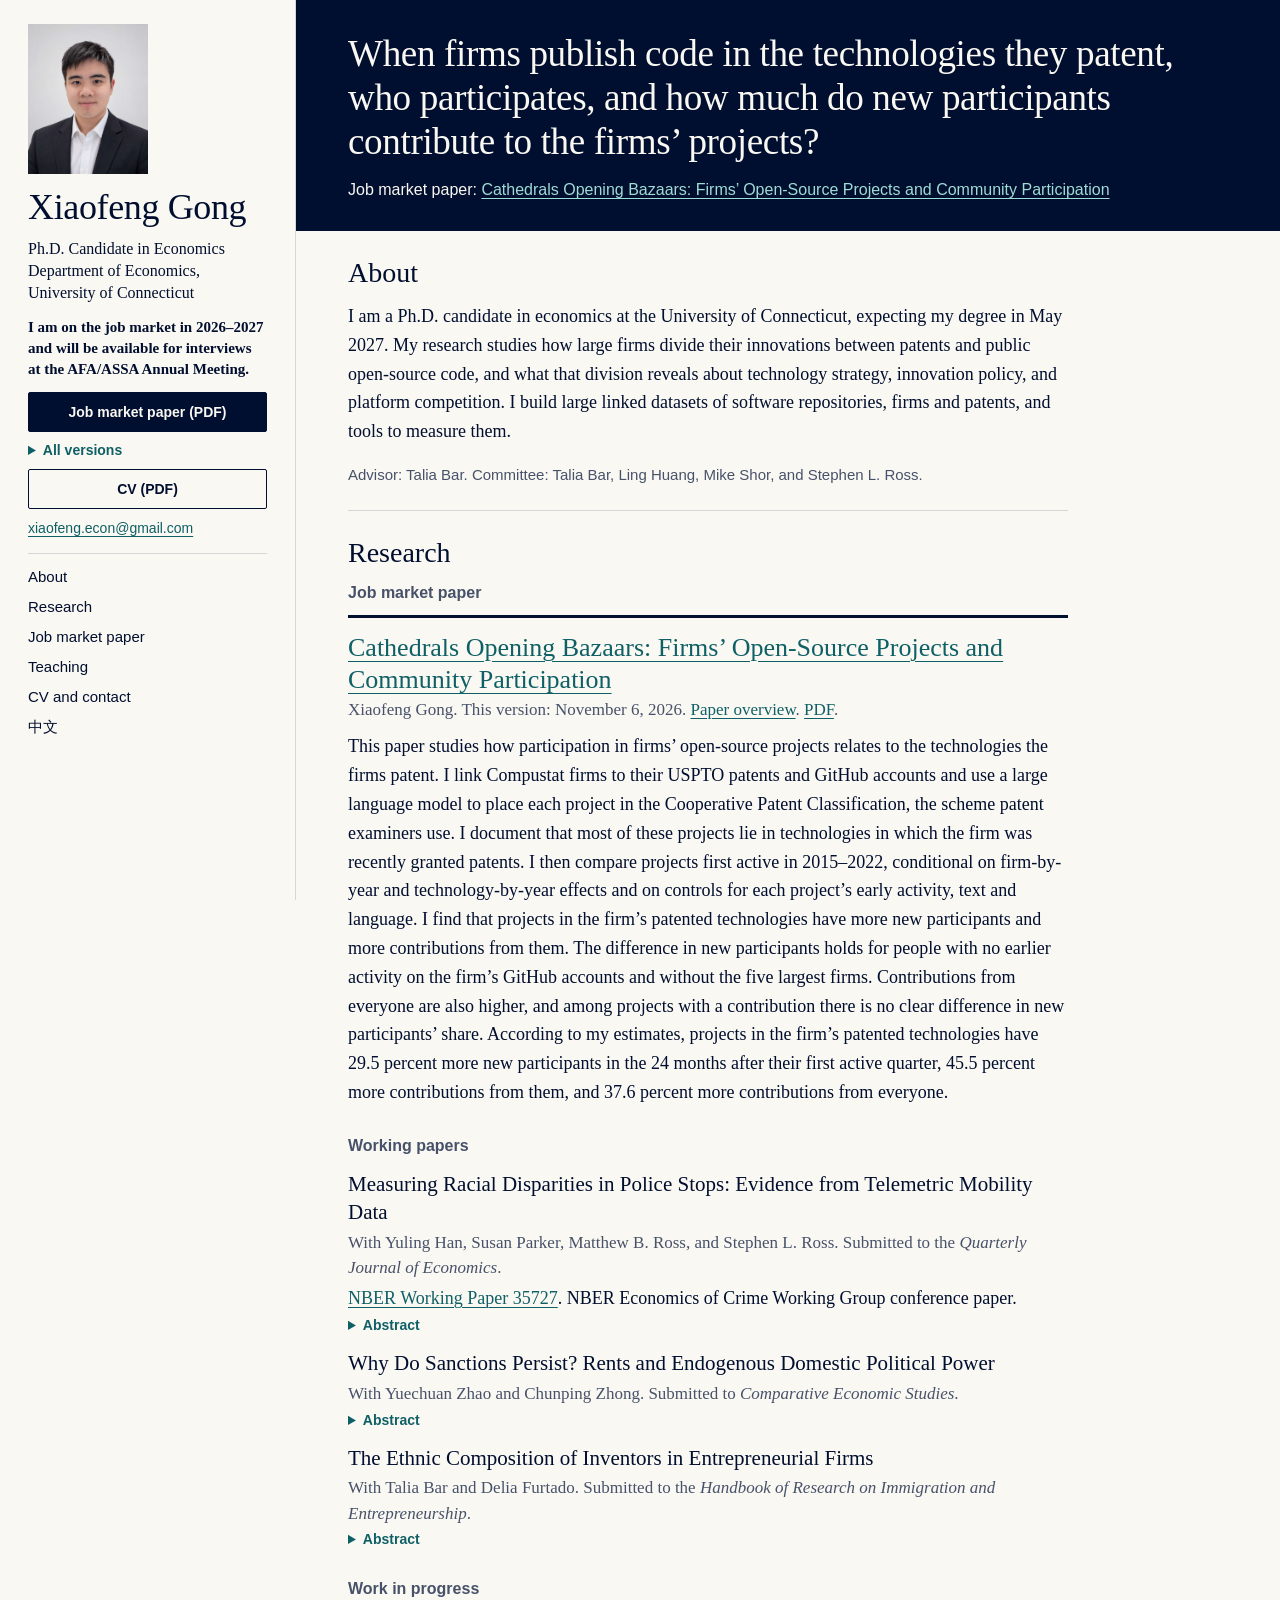
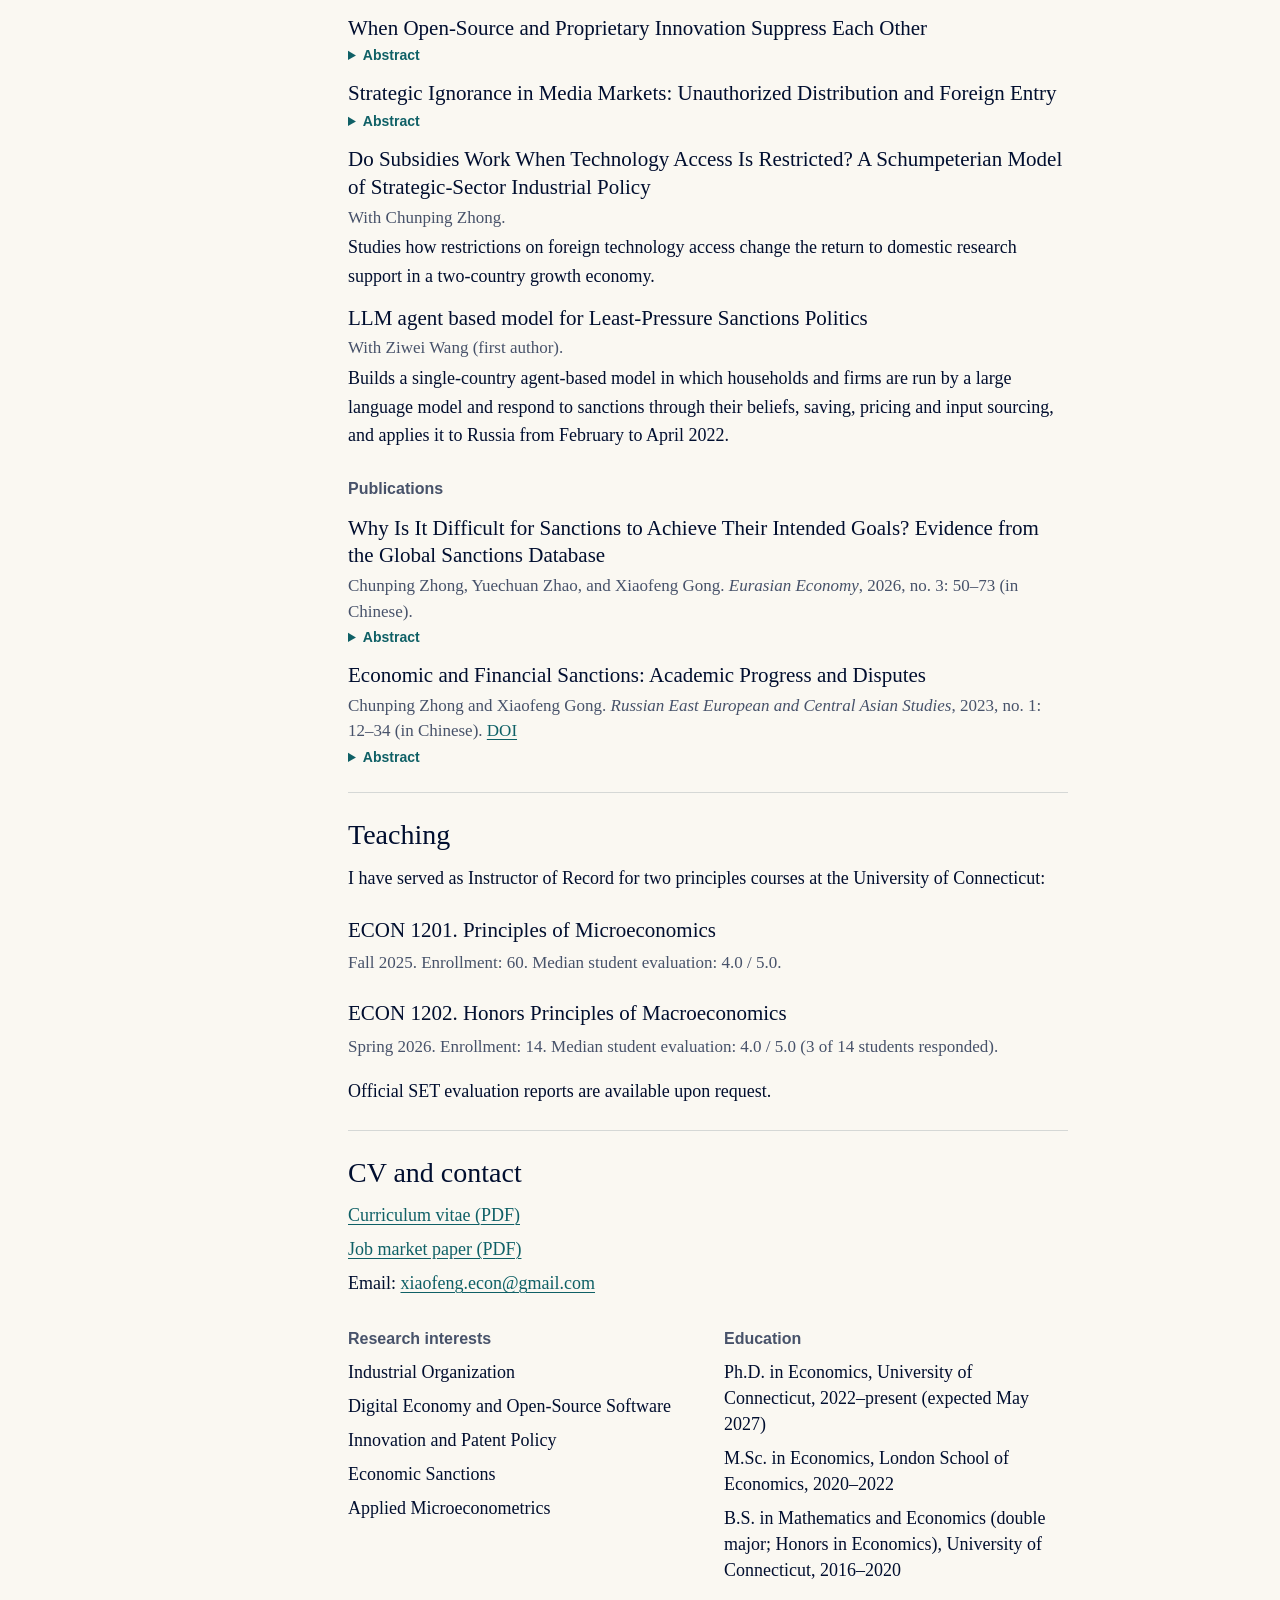
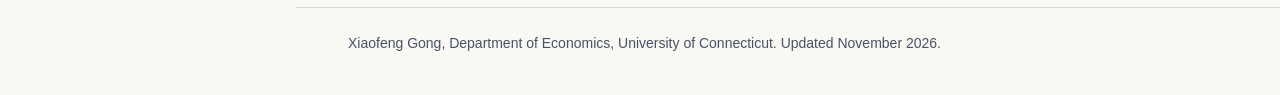
==== commit ab985da7: "Add the LLM agent-based sanctions paper to work in progress Lists "LLM agent based model for Least-P" ====
--- a/index.html
+++ b/index.html
@@ -95,6 +95,15 @@
     <p class="question-source">Job market paper: <a href="./cathedrals.html">Cathedrals Opening Bazaars: Firms’ Open-Source Projects and Community Participation</a></p>
   </section>
 
+  <nav class="site-nav rail-nav" aria-label="Main">
+    <a href="#about">About</a>
+    <a href="#research">Research</a>
+    <a href="./cathedrals.html">Job market paper</a>
+    <a href="#teaching">Teaching</a>
+    <a href="#cv">CV and contact</a>
+    <a href="./zh.html" lang="zh-Hans" hreflang="zh-Hans">中文</a>
+  </nav>
+
   <main id="main">
     <section class="section" id="about" aria-labelledby="about-title">
       <h2 id="about-title">About</h2>
@@ -165,6 +174,11 @@
             <p class="paper-title">Do Subsidies Work When Technology Access Is Restricted? A Schumpeterian Model of Strategic-Sector Industrial Policy</p>
             <p class="byline">With Chunping Zhong.</p>
             <p>Studies how restrictions on foreign technology access change the return to domestic research support in a two-country growth economy.</p>
+          </article>
+          <article class="paper">
+            <p class="paper-title">LLM agent based model for Least-Pressure Sanctions Politics</p>
+            <p class="byline">With Ziwei Wang (first author).</p>
+            <p>Builds a single-country agent-based model in which households and firms are run by a large language model and respond to sanctions through their beliefs, saving, pricing and input sourcing, and applies it to Russia from February to April 2022.</p>
           </article>
         </div>
 
--- a/assets/styles.css
+++ b/assets/styles.css
@@ -148,6 +148,16 @@
 html[lang="zh-Hans"] .byline { font-size: 15px; line-height: 1.65; }
 html[lang="zh-Hans"] .abstract[lang="en"] { font-family: var(--serif); font-size: 18px; line-height: 1.6; }
 
+/* Wide screens: the navigation moves to a column right of the text and stays in view */
+.content > .rail-nav { display: none; }
+@media (min-width: 1320px) {
+  .content { display: grid; grid-template-columns: minmax(0, 824px) minmax(200px, 1fr); grid-template-rows: auto 1fr auto; }
+  .content > .question, .content > .site-footer { grid-column: 1 / -1; }
+  .content > main { grid-column: 1; grid-row: 2; }
+  .content > .rail-nav { display: grid; grid-column: 2; grid-row: 2; align-self: start; position: sticky; top: 24px; width: fit-content; min-width: 180px; margin: 24px 0 24px; padding: 2px 0 2px 20px; border-top: 0; border-left: 1px solid var(--rule); }
+  .sidebar .site-nav { display: none; }
+}
+
 /* Below this width the sidebar becomes the top of the page */
 @media (max-width: 860px) {
   .layout { grid-template-columns: minmax(0, 1fr); }
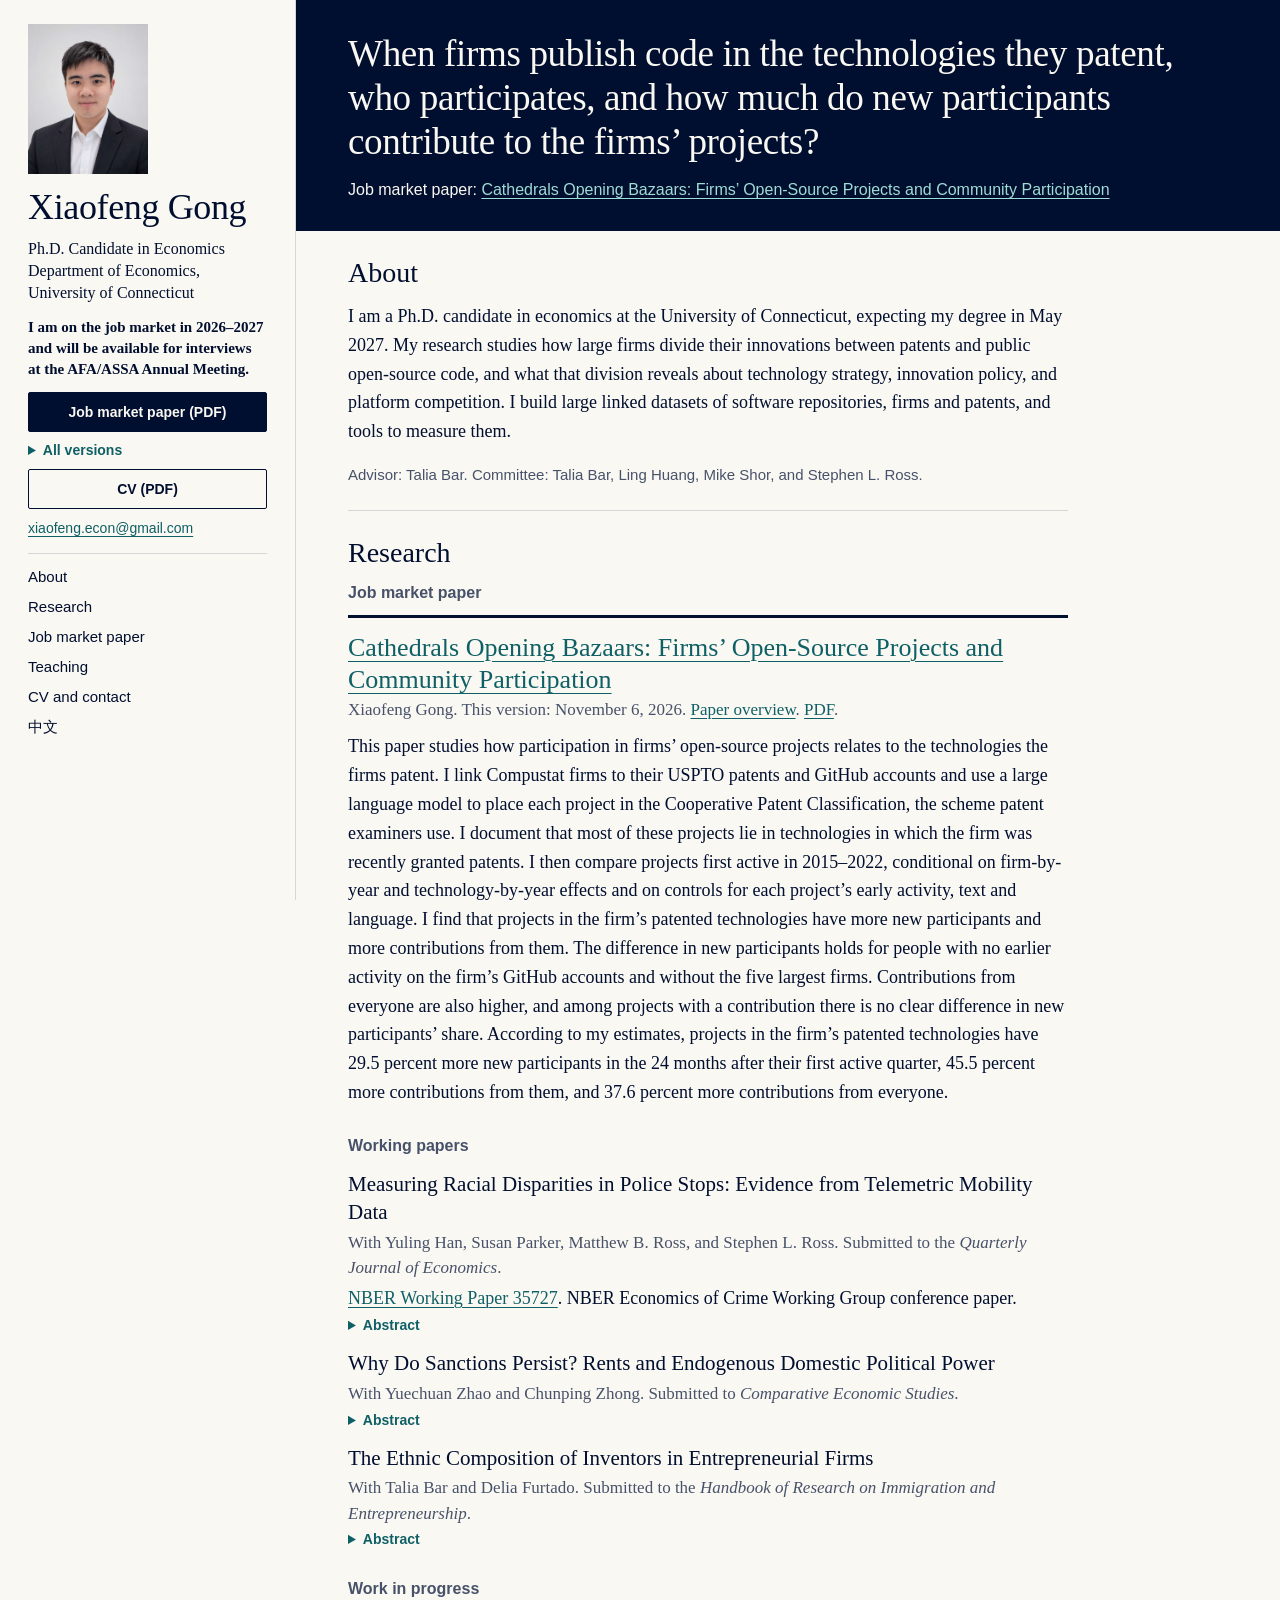
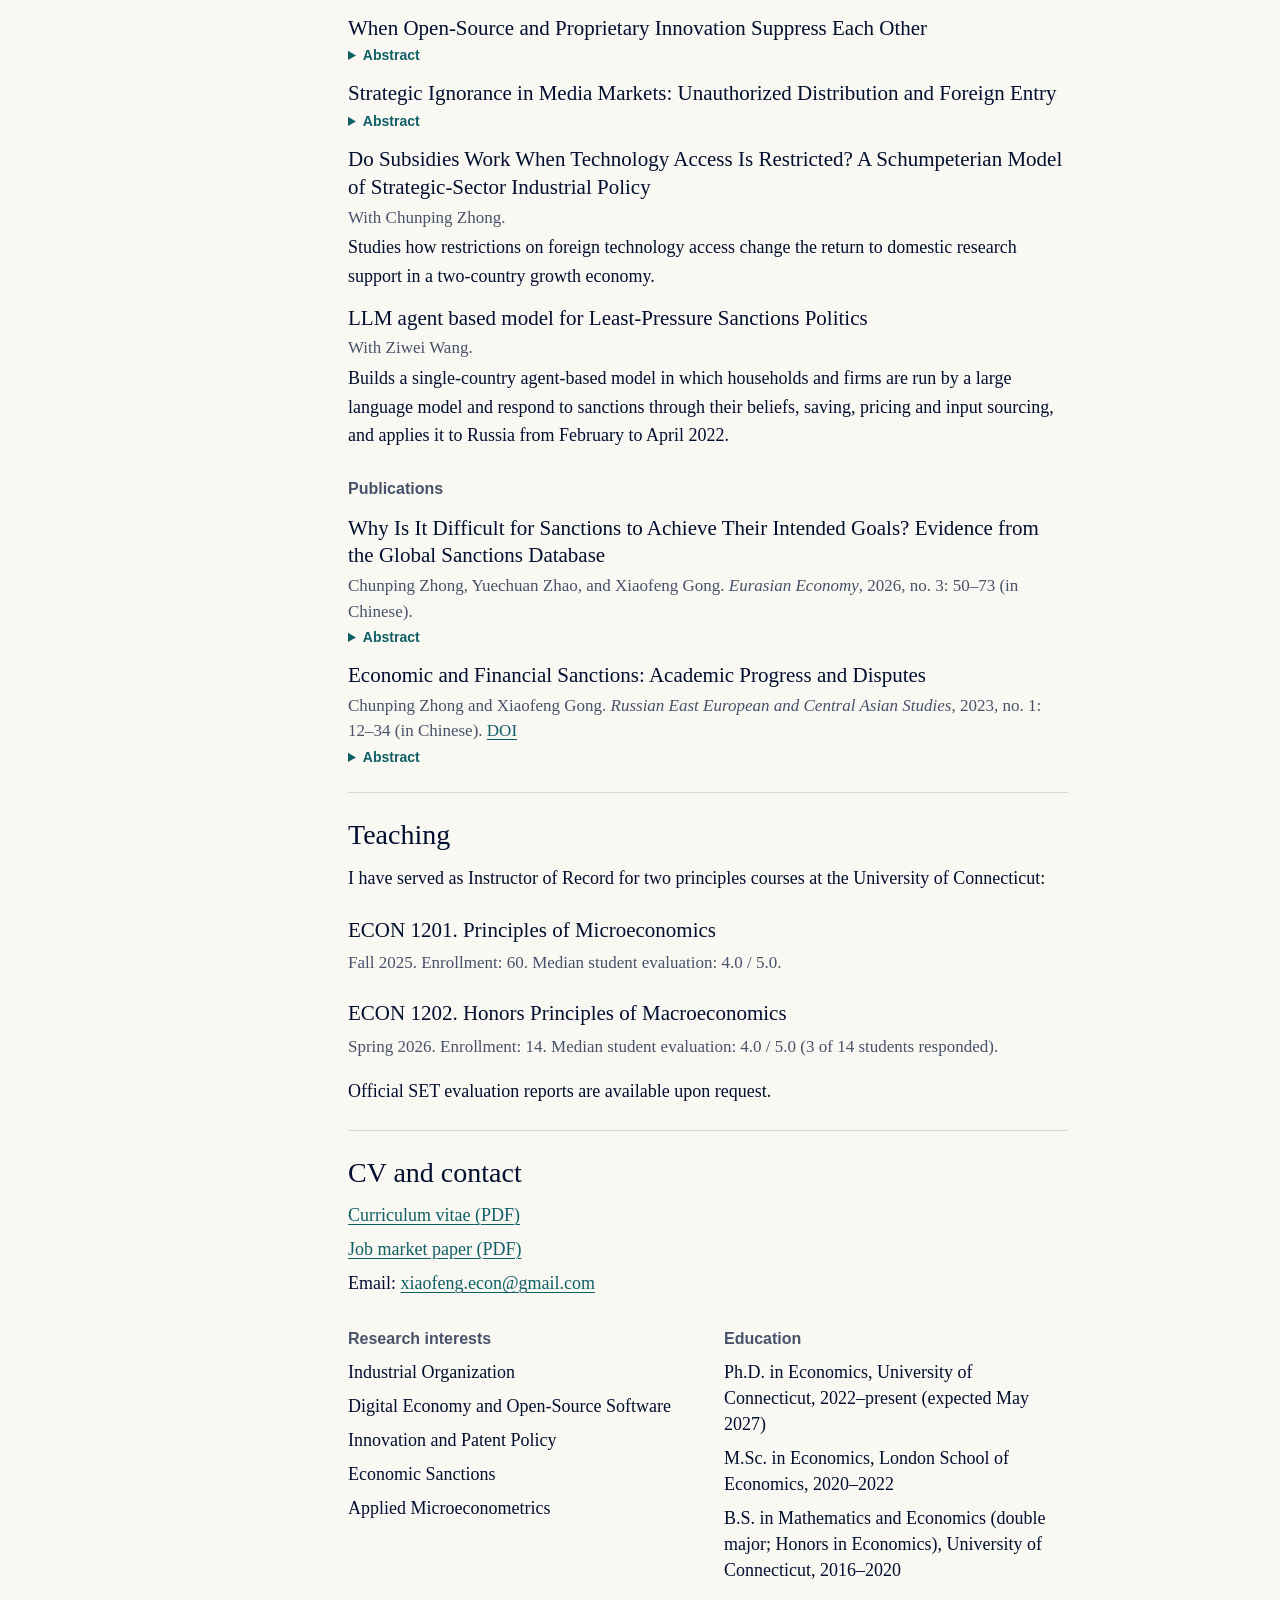
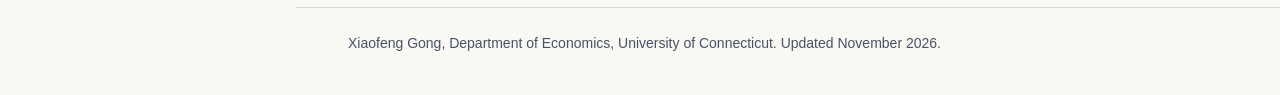
==== commit 6bbf8d13: "Drop the first-author note from the LLM agent-based paper The byline now reads "With Ziwei Wang" on " ====
--- a/index.html
+++ b/index.html
@@ -76,7 +76,7 @@
           <li><a href="./Gong_Cathedrals_Opening_Bazaars_with_appendix_2026-11-06.pdf">Main text and appendix (99 pages)</a></li>
         </ul>
       </details>
-      <a class="button" href="./files/Gong_Xiaofeng_CV_EN_2026-11-06.pdf">CV (PDF)</a>
+      <a class="button" href="./files/Gong_Xiaofeng_CV_EN_2026-11-08.pdf">CV (PDF)</a>
       <a class="email" href="mailto:xiaofeng.econ@gmail.com">xiaofeng.econ@gmail.com</a>
     </div>
     <nav class="site-nav" aria-label="Main">
@@ -177,7 +177,7 @@
           </article>
           <article class="paper">
             <p class="paper-title">LLM agent based model for Least-Pressure Sanctions Politics</p>
-            <p class="byline">With Ziwei Wang (first author).</p>
+            <p class="byline">With Ziwei Wang.</p>
             <p>Builds a single-country agent-based model in which households and firms are run by a large language model and respond to sanctions through their beliefs, saving, pricing and input sourcing, and applies it to Russia from February to April 2022.</p>
           </article>
         </div>
@@ -224,7 +224,7 @@
       <h2 id="cv-title">CV and contact</h2>
       <div class="section-body">
         <ul class="plain">
-          <li><a href="./files/Gong_Xiaofeng_CV_EN_2026-11-06.pdf">Curriculum vitae (PDF)</a></li>
+          <li><a href="./files/Gong_Xiaofeng_CV_EN_2026-11-08.pdf">Curriculum vitae (PDF)</a></li>
           <li><a href="./Gong_Cathedrals_Opening_Bazaars_main_2026-11-06.pdf">Job market paper (PDF)</a></li>
           <li>Email: <a href="mailto:xiaofeng.econ@gmail.com">xiaofeng.econ@gmail.com</a></li>
         </ul>
